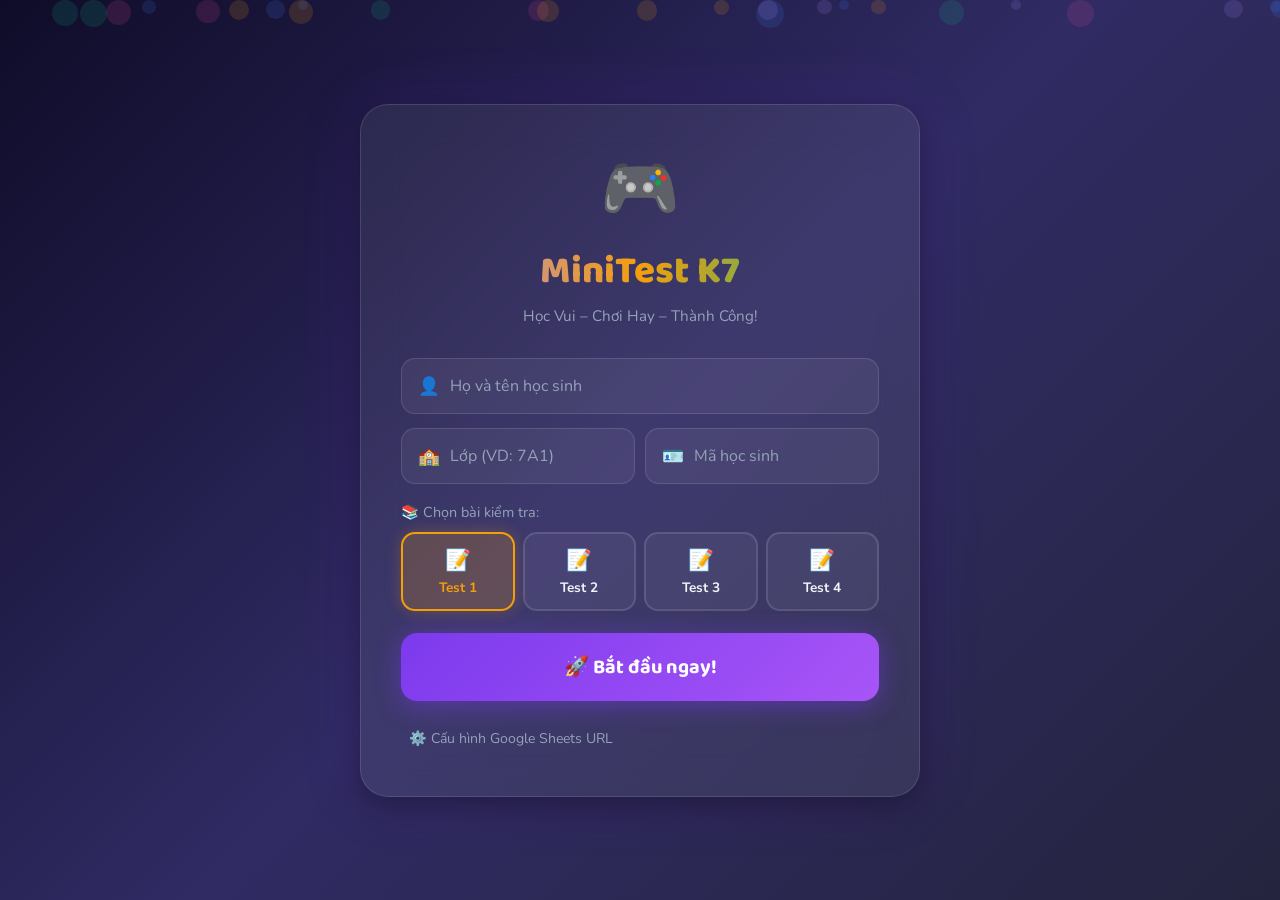
==== index.html @ f9ebc181 "Add new project minitest" ====
<!DOCTYPE html>
<html lang="vi">
<head>
<meta charset="UTF-8">
<meta name="viewport" content="width=device-width, initial-scale=1.0">
<title>🎮 MiniTest K7 – Học Vui Mỗi Ngày</title>
<link rel="preconnect" href="https://fonts.googleapis.com">
<link href="https://fonts.googleapis.com/css2?family=Nunito:wght@400;600;700;800;900&family=Baloo+2:wght@700;800&display=swap" rel="stylesheet">
<link rel="stylesheet" href="style.css">
</head>
<body>

<!-- ===== PARTICLES BG ===== -->
<div id="particles"></div>

<!-- ===== SCREEN: WELCOME ===== -->
<div id="screen-welcome" class="screen active">
  <div class="welcome-card">
    <div class="logo-wrap">
      <div class="logo-icon">🎮</div>
      <h1 class="logo-title">MiniTest K7</h1>
      <p class="logo-sub">Học Vui – Chơi Hay – Thành Công!</p>
    </div>

    <form id="form-student" class="student-form" onsubmit="return false;">
      <div class="input-group">
        <span class="input-icon">👤</span>
        <input type="text" id="inp-name" placeholder="Họ và tên học sinh" required maxlength="50">
      </div>
      <div class="input-row">
        <div class="input-group">
          <span class="input-icon">🏫</span>
          <input type="text" id="inp-class" placeholder="Lớp (VD: 7A1)" required maxlength="10">
        </div>
        <div class="input-group">
          <span class="input-icon">🪪</span>
          <input type="text" id="inp-id" placeholder="Mã học sinh" required maxlength="20">
        </div>
      </div>

      <div class="test-selector">
        <p class="selector-label">📚 Chọn bài kiểm tra:</p>
        <div class="test-grid" id="test-grid">
          <button type="button" class="test-btn active" data-test="1">
            <span class="test-emoji">📝</span>
            <span>Test 1</span>
          </button>
          <button type="button" class="test-btn" data-test="2">
            <span class="test-emoji">📝</span>
            <span>Test 2</span>
          </button>
          <button type="button" class="test-btn" data-test="3">
            <span class="test-emoji">📝</span>
            <span>Test 3</span>
          </button>
          <button type="button" class="test-btn" data-test="4">
            <span class="test-emoji">📝</span>
            <span>Test 4</span>
          </button>
        </div>
      </div>

      <button type="button" class="btn-start" id="btn-start" onclick="startGame()">
        <span class="btn-start-text">🚀 Bắt đầu ngay!</span>
        <div class="btn-shine"></div>
      </button>
    </form>

    <div id="connect-info" class="connect-info">
      <details>
        <summary>⚙️ Cấu hình Google Sheets URL</summary>
        <div class="sheet-config">
          <p>Nhập URL Google Sheets đã publish (JSON):</p>
          <div class="url-inputs" id="url-inputs">
            <div class="url-row"><label>Test 1:</label><input type="text" id="url-1" placeholder="https://docs.google.com/spreadsheets/d/.../gviz/tq?..."></div>
            <div class="url-row"><label>Test 2:</label><input type="text" id="url-2" placeholder="https://docs.google.com/spreadsheets/d/.../gviz/tq?..."></div>
            <div class="url-row"><label>Test 3:</label><input type="text" id="url-3" placeholder="https://docs.google.com/spreadsheets/d/.../gviz/tq?..."></div>
            <div class="url-row"><label>Test 4:</label><input type="text" id="url-4" placeholder="https://docs.google.com/spreadsheets/d/.../gviz/tq?..."></div>
          </div>
          <button onclick="saveUrls()" class="btn-save-url">💾 Lưu cấu hình</button>
          <div class="guide-box">
            <strong>📖 Hướng dẫn lấy URL:</strong><br>
            1. Mở Google Sheets liên kết với Form<br>
            2. File → Share → Publish to web → Chọn "Entire Document" + CSV<br>
            3. Hoặc dùng URL dạng:<br>
            <code>https://docs.google.com/spreadsheets/d/[ID]/gviz/tq?tqx=out:json</code>
          </div>
        </div>
      </details>
    </div>
  </div>
</div>

<!-- ===== SCREEN: LOADING ===== -->
<div id="screen-loading" class="screen">
  <div class="loading-wrap">
    <div class="loading-spinner"></div>
    <p class="loading-text">Đang tải câu hỏi...</p>
    <div class="loading-bar"><div class="loading-fill" id="loading-fill"></div></div>
  </div>
</div>

<!-- ===== SCREEN: QUIZ ===== -->
<div id="screen-quiz" class="screen">
  <!-- Header -->
  <div class="quiz-header">
    <div class="header-left">
      <div class="player-badge">
        <span class="player-avatar" id="q-avatar">🧑</span>
        <div>
          <div class="player-name" id="q-name">Học sinh</div>
          <div class="player-class" id="q-class">Lớp</div>
        </div>
      </div>
    </div>
    <div class="header-center">
      <div class="progress-wrap">
        <div class="progress-bar"><div class="progress-fill" id="progress-fill"></div></div>
        <div class="progress-text" id="progress-text">1 / 10</div>
      </div>
    </div>
    <div class="header-right">
      <div class="score-display">
        <span class="score-label">⭐ Điểm</span>
        <span class="score-value" id="score-display">0</span>
      </div>
      <div class="timer-display" id="timer-display">
        <span class="timer-icon">⏱</span>
        <span id="timer-val">30</span>
      </div>
    </div>
  </div>

  <!-- Question Area -->
  <div class="quiz-body" id="quiz-body">
    <div class="question-number" id="question-number">Câu 1</div>
    <div class="question-type-badge" id="question-type-badge">Trắc nghiệm</div>
    <div class="question-text" id="question-text">Câu hỏi sẽ hiển thị ở đây...</div>
    <div class="question-image-wrap" id="question-image-wrap" style="display:none">
      <img id="question-image" src="" alt="Hình câu hỏi">
    </div>
    <div class="answers-wrap" id="answers-wrap"></div>
    <div class="feedback-overlay" id="feedback-overlay"></div>
  </div>

  <!-- Footer -->
  <div class="quiz-footer">
    <div class="streak-display" id="streak-display" style="display:none">
      🔥 Chuỗi đúng: <span id="streak-val">0</span>
    </div>
    <button class="btn-next" id="btn-next" onclick="nextQuestion()" style="display:none">
      Câu tiếp ➡️
    </button>
  </div>
</div>

<!-- ===== SCREEN: RESULT ===== -->
<div id="screen-result" class="screen">
  <div class="result-card">
    <div class="result-trophy" id="result-trophy">🏆</div>
    <h2 class="result-title" id="result-title">Xuất sắc!</h2>
    <div class="result-score-big" id="result-score-big">0</div>
    <p class="result-score-label">điểm</p>

    <div class="result-stats">
      <div class="stat-item correct">
        <span class="stat-icon">✅</span>
        <span class="stat-val" id="stat-correct">0</span>
        <span class="stat-label">Đúng</span>
      </div>
      <div class="stat-item wrong">
        <span class="stat-icon">❌</span>
        <span class="stat-val" id="stat-wrong">0</span>
        <span class="stat-label">Sai</span>
      </div>
      <div class="stat-item time">
        <span class="stat-icon">⏱</span>
        <span class="stat-val" id="stat-time">0s</span>
        <span class="stat-label">Thời gian</span>
      </div>
      <div class="stat-item accuracy">
        <span class="stat-icon">🎯</span>
        <span class="stat-val" id="stat-accuracy">0%</span>
        <span class="stat-label">Chính xác</span>
      </div>
    </div>

    <div class="badges-row" id="badges-row"></div>

    <!-- Review Table -->
    <div class="review-section">
      <h3>📋 Chi tiết từng câu</h3>
      <div class="review-table-wrap">
        <table class="review-table" id="review-table">
          <thead>
            <tr><th>#</th><th>Câu hỏi</th><th>Đáp án của bạn</th><th>Đáp án đúng</th><th>Kết quả</th></tr>
          </thead>
          <tbody id="review-tbody"></tbody>
        </table>
      </div>
    </div>

    <!-- Leaderboard -->
    <div class="leaderboard-section">
      <h3>🏅 Bảng xếp hạng</h3>
      <div id="leaderboard-list"></div>
    </div>

    <div class="result-actions">
      <button class="btn-export" onclick="exportExcel()">📊 Xuất Excel</button>
      <button class="btn-retry" onclick="retryTest()">🔄 Làm lại</button>
      <button class="btn-home" onclick="goHome()">🏠 Trang chủ</button>
    </div>
  </div>
</div>

<!-- Audio -->
<audio id="snd-correct" preload="auto">
  <source src="[data-uri]..." type="audio/wav">
</audio>

<script src="https://cdnjs.cloudflare.com/ajax/libs/xlsx/0.18.5/xlsx.full.min.js"></script>
<script src="script.js"></script>
</body>
</html>
---- style.css ----
/* ============================
   MiniTest K7 – style.css
   Kahoot/Quizizz-inspired design
   ============================ */

:root {
  --bg: #0f0c29;
  --bg2: #1a1550;
  --primary: #7c3aed;
  --primary-light: #a78bfa;
  --accent: #f59e0b;
  --accent2: #10b981;
  --danger: #ef4444;
  --text: #f1f5f9;
  --text-muted: #94a3b8;
  --card-bg: rgba(255,255,255,0.07);
  --card-border: rgba(255,255,255,0.12);
  --radius: 20px;
  --shadow: 0 8px 32px rgba(0,0,0,0.4);

  --opt-a: #e74c3c;
  --opt-b: #3498db;
  --opt-c: #2ecc71;
  --opt-d: #f39c12;
  --opt-e: #9b59b6;
  --opt-f: #1abc9c;
}

* { margin:0; padding:0; box-sizing:border-box; }

html, body {
  width:100%; height:100%;
  font-family: 'Nunito', sans-serif;
  background: linear-gradient(135deg, #0f0c29, #302b63, #24243e);
  color: var(--text);
  overflow-x: hidden;
  min-height: 100vh;
}

/* ===== PARTICLES ===== */
#particles {
  position: fixed; inset:0; pointer-events:none; z-index:0;
  overflow:hidden;
}
.particle {
  position:absolute;
  border-radius:50%;
  opacity:0.15;
  animation: float linear infinite;
}
@keyframes float {
  from { transform: translateY(100vh) rotate(0deg); opacity:0; }
  10% { opacity:0.15; }
  90% { opacity:0.1; }
  to { transform: translateY(-20px) rotate(360deg); opacity:0; }
}

/* ===== SCREENS ===== */
.screen {
  position: fixed; inset:0;
  display: none; align-items:center; justify-content:center;
  z-index:10; overflow-y:auto; padding:20px;
}
.screen.active { display:flex; }

/* ===== WELCOME ===== */
.welcome-card {
  background: var(--card-bg);
  backdrop-filter: blur(20px);
  border: 1px solid var(--card-border);
  border-radius: 28px;
  padding: 40px;
  max-width: 560px;
  width: 100%;
  box-shadow: var(--shadow), 0 0 60px rgba(124,58,237,0.2);
  animation: slideUp 0.5s cubic-bezier(0.34,1.56,0.64,1);
}
@keyframes slideUp {
  from { transform:translateY(40px); opacity:0; }
  to { transform:translateY(0); opacity:1; }
}

.logo-wrap { text-align:center; margin-bottom:32px; }
.logo-icon {
  font-size: 64px;
  display:block;
  animation: bounce 1.5s ease infinite;
}
@keyframes bounce {
  0%,100%{transform:translateY(0) scale(1);}
  50%{transform:translateY(-10px) scale(1.05);}
}
.logo-title {
  font-family:'Baloo 2',cursive;
  font-size:2.4rem; font-weight:800;
  background: linear-gradient(90deg,#a78bfa,#f59e0b,#10b981);
  -webkit-background-clip:text; -webkit-text-fill-color:transparent;
  background-clip:text;
  margin-top:8px;
}
.logo-sub { color:var(--text-muted); margin-top:4px; font-size:0.95rem; }

.student-form { display:flex; flex-direction:column; gap:14px; }

.input-group {
  display:flex; align-items:center;
  background: rgba(255,255,255,0.06);
  border: 1.5px solid var(--card-border);
  border-radius: 14px;
  padding: 4px 16px;
  transition: all 0.2s;
  flex:1;
}
.input-group:focus-within {
  border-color: var(--primary-light);
  background: rgba(124,58,237,0.1);
  box-shadow: 0 0 0 3px rgba(167,139,250,0.15);
}
.input-icon { font-size:1.1rem; margin-right:10px; flex-shrink:0; }
.input-group input {
  background:none; border:none; outline:none;
  color:var(--text); font-family:'Nunito',sans-serif;
  font-size:1rem; font-weight:600;
  width:100%; padding:12px 0;
}
.input-group input::placeholder { color:var(--text-muted); font-weight:400; }
.input-row { display:flex; gap:10px; }

/* Test selector */
.test-selector { margin:4px 0; }
.selector-label { color:var(--text-muted); font-size:0.9rem; margin-bottom:10px; }
.test-grid { display:grid; grid-template-columns:repeat(4,1fr); gap:8px; }
.test-btn {
  background: rgba(255,255,255,0.05);
  border: 2px solid var(--card-border);
  border-radius: 14px;
  color:var(--text); font-family:'Nunito',sans-serif;
  font-size:0.85rem; font-weight:700;
  padding:12px 6px; cursor:pointer;
  display:flex; flex-direction:column; align-items:center; gap:4px;
  transition:all 0.2s;
}
.test-btn:hover { border-color:var(--primary-light); background:rgba(124,58,237,0.15); transform:translateY(-2px); }
.test-btn.active { border-color:var(--accent); background:rgba(245,158,11,0.2); color:var(--accent); box-shadow:0 0 16px rgba(245,158,11,0.25); }
.test-emoji { font-size:1.3rem; }

/* Start button */
.btn-start {
  position:relative; overflow:hidden;
  background: linear-gradient(135deg,#7c3aed,#a855f7);
  border:none; border-radius:16px;
  color:#fff; font-family:'Baloo 2',cursive;
  font-size:1.25rem; font-weight:700;
  padding:18px; cursor:pointer;
  box-shadow: 0 4px 24px rgba(124,58,237,0.5);
  transition:all 0.2s; margin-top:4px;
}
.btn-start:hover { transform:translateY(-2px); box-shadow:0 8px 32px rgba(124,58,237,0.6); }
.btn-start:active { transform:translateY(0); }
.btn-shine {
  position:absolute; top:0; left:-100%;
  width:60%; height:100%;
  background: linear-gradient(90deg,transparent,rgba(255,255,255,0.2),transparent);
  animation: shine 3s infinite;
}
@keyframes shine { 0%{left:-100%} 50%,100%{left:150%} }

/* Connect info */
.connect-info { margin-top:20px; }
.connect-info details summary {
  cursor:pointer; color:var(--text-muted);
  font-size:0.88rem; padding:8px;
  list-style:none; display:flex; align-items:center; gap:6px;
}
.sheet-config { padding:16px; background:rgba(0,0,0,0.3); border-radius:12px; margin-top:8px; }
.sheet-config p { margin-bottom:8px; font-size:0.85rem; }
.url-inputs { display:flex; flex-direction:column; gap:8px; margin-bottom:12px; }
.url-row { display:flex; align-items:center; gap:8px; }
.url-row label { min-width:50px; font-size:0.82rem; color:var(--text-muted); }
.url-row input {
  flex:1; background:rgba(255,255,255,0.08); border:1px solid var(--card-border);
  border-radius:8px; padding:6px 10px; color:var(--text);
  font-size:0.78rem; font-family:'Nunito',sans-serif;
}
.btn-save-url {
  background:var(--accent2); border:none; border-radius:8px;
  color:#fff; font-family:'Nunito',sans-serif; font-weight:700;
  padding:8px 16px; cursor:pointer; font-size:0.85rem;
}
.guide-box {
  margin-top:10px; padding:10px;
  background:rgba(124,58,237,0.15); border-radius:10px;
  font-size:0.78rem; line-height:1.8; color:var(--text-muted);
}
.guide-box code {
  display:block; margin-top:4px; padding:6px;
  background:rgba(0,0,0,0.4); border-radius:6px;
  font-size:0.72rem; word-break:break-all; color:#a78bfa;
}

/* ===== LOADING ===== */
#screen-loading { background:rgba(15,12,41,0.95); }
.loading-wrap { text-align:center; }
.loading-spinner {
  width:72px; height:72px;
  border:5px solid rgba(255,255,255,0.1);
  border-top-color:#a78bfa;
  border-radius:50%;
  animation:spin 0.8s linear infinite;
  margin:0 auto 20px;
}
@keyframes spin { to{transform:rotate(360deg)} }
.loading-text { font-size:1.2rem; color:var(--text-muted); margin-bottom:16px; }
.loading-bar {
  width:260px; height:8px;
  background:rgba(255,255,255,0.1); border-radius:99px;
  margin:0 auto; overflow:hidden;
}
.loading-fill {
  height:100%; width:0%;
  background:linear-gradient(90deg,#7c3aed,#a78bfa);
  border-radius:99px; transition:width 0.3s;
  animation:loadpulse 1.5s ease infinite;
}
@keyframes loadpulse { 0%,100%{opacity:1} 50%{opacity:0.6} }

/* ===== QUIZ SCREEN ===== */
#screen-quiz {
  display:none; flex-direction:column;
  align-items:stretch; justify-content:flex-start;
  padding:0; overflow:hidden;
}
#screen-quiz.active { display:flex; }

/* Header */
.quiz-header {
  display:flex; align-items:center; justify-content:space-between;
  padding:14px 20px;
  background:rgba(0,0,0,0.3);
  backdrop-filter:blur(12px);
  border-bottom:1px solid var(--card-border);
  flex-shrink:0; gap:12px; flex-wrap:wrap;
}
.header-left,.header-right { flex:1; }
.header-center { flex:2; }
.player-badge { display:flex; align-items:center; gap:10px; }
.player-avatar { font-size:1.8rem; }
.player-name { font-weight:800; font-size:0.95rem; }
.player-class { color:var(--text-muted); font-size:0.78rem; }
.header-right { display:flex; align-items:center; gap:14px; justify-content:flex-end; }

.progress-wrap { display:flex; flex-direction:column; gap:4px; align-items:center; }
.progress-bar {
  width:100%; max-width:280px; height:10px;
  background:rgba(255,255,255,0.1); border-radius:99px; overflow:hidden;
}
.progress-fill {
  height:100%; width:0%;
  background:linear-gradient(90deg,#7c3aed,#f59e0b);
  border-radius:99px;
  transition:width 0.6s cubic-bezier(0.34,1.56,0.64,1);
}
.progress-text { font-size:0.8rem; color:var(--text-muted); font-weight:700; }

.score-display { display:flex; flex-direction:column; align-items:center; }
.score-label { font-size:0.7rem; color:var(--text-muted); }
.score-value {
  font-family:'Baloo 2',cursive; font-size:1.5rem; font-weight:800;
  color:var(--accent);
  transition:transform 0.2s;
}
.score-value.pop { animation:scorePop 0.3s cubic-bezier(0.34,1.56,0.64,1); }
@keyframes scorePop { 0%{transform:scale(1)} 50%{transform:scale(1.4)} 100%{transform:scale(1)} }

.timer-display {
  display:flex; align-items:center; gap:4px;
  background:rgba(239,68,68,0.15); border:1.5px solid rgba(239,68,68,0.3);
  border-radius:12px; padding:6px 12px;
  font-weight:800; font-size:1.1rem;
  transition:all 0.3s;
}
.timer-display.urgent {
  background:rgba(239,68,68,0.3);
  border-color:#ef4444;
  animation:urgentPulse 0.5s ease infinite;
  color:#ef4444;
}
@keyframes urgentPulse { 0%,100%{transform:scale(1)} 50%{transform:scale(1.05)} }
.timer-icon { font-size:1rem; }

/* Quiz Body */
.quiz-body {
  flex:1; display:flex; flex-direction:column;
  align-items:center;
  padding:24px 20px;
  overflow-y:auto;
  position:relative;
  max-width:800px; width:100%; margin:0 auto;
}

.question-number {
  font-family:'Baloo 2',cursive; font-size:0.9rem;
  color:var(--text-muted); margin-bottom:4px;
  align-self:flex-start;
}
.question-type-badge {
  display:inline-block;
  background:rgba(124,58,237,0.3);
  border:1px solid var(--primary-light);
  border-radius:99px; padding:3px 14px;
  font-size:0.78rem; font-weight:700; color:var(--primary-light);
  margin-bottom:14px; align-self:flex-start;
}
.question-text {
  font-size:clamp(1.05rem,2.5vw,1.35rem);
  font-weight:700; line-height:1.5;
  text-align:center; margin-bottom:20px;
  animation:fadeSlide 0.4s ease;
}
@keyframes fadeSlide { from{opacity:0;transform:translateY(-10px)} to{opacity:1;transform:translateY(0)} }

.question-image-wrap {
  margin-bottom:16px;
  border-radius:16px; overflow:hidden;
  box-shadow:var(--shadow);
  max-width:400px;
}
.question-image-wrap img { width:100%; display:block; }

/* ===== ANSWER OPTIONS ===== */
.answers-wrap {
  display:grid; gap:12px;
  width:100%; max-width:640px;
  animation:fadeIn 0.4s ease;
}
@keyframes fadeIn { from{opacity:0} to{opacity:1} }
.answers-wrap.grid-2 { grid-template-columns:1fr 1fr; }
.answers-wrap.grid-1 { grid-template-columns:1fr; }

.answer-btn {
  display:flex; align-items:center; gap:14px;
  border:2.5px solid transparent;
  border-radius:16px; padding:14px 18px;
  cursor:pointer; font-family:'Nunito',sans-serif;
  font-size:1rem; font-weight:700; color:#fff;
  text-align:left;
  transition:all 0.18s cubic-bezier(0.34,1.56,0.64,1);
  position:relative; overflow:hidden;
  box-shadow:0 4px 16px rgba(0,0,0,0.25);
}
.answer-btn:hover:not(:disabled) { transform:translateY(-3px) scale(1.02); filter:brightness(1.1); }
.answer-btn:active:not(:disabled) { transform:scale(0.98); }
.answer-btn:disabled { cursor:default; }
.answer-btn .opt-letter {
  width:36px; height:36px; border-radius:10px;
  background:rgba(0,0,0,0.25);
  display:flex; align-items:center; justify-content:center;
  font-size:1rem; font-weight:900; flex-shrink:0;
}
.answer-btn .opt-text { flex:1; line-height:1.4; }

.answer-btn[data-idx="0"] { background:linear-gradient(135deg,#c0392b,#e74c3c); }
.answer-btn[data-idx="1"] { background:linear-gradient(135deg,#1a6fa0,#3498db); }
.answer-btn[data-idx="2"] { background:linear-gradient(135deg,#1e8449,#2ecc71); }
.answer-btn[data-idx="3"] { background:linear-gradient(135deg,#b7770d,#f39c12); }
.answer-btn[data-idx="4"] { background:linear-gradient(135deg,#7b2d8b,#9b59b6); }
.answer-btn[data-idx="5"] { background:linear-gradient(135deg,#117a65,#1abc9c); }

.answer-btn.correct {
  border-color:#2ecc71 !important;
  box-shadow:0 0 24px rgba(46,204,113,0.6) !important;
  animation:correctPulse 0.4s ease;
}
.answer-btn.wrong {
  border-color:#e74c3c !important;
  box-shadow:0 0 24px rgba(231,76,60,0.4) !important;
  animation:shake 0.4s ease;
  opacity:0.7;
}
@keyframes correctPulse {
  0%{transform:scale(1)} 30%{transform:scale(1.06)} 100%{transform:scale(1)}
}
@keyframes shake {
  0%,100%{transform:translateX(0)} 25%{transform:translateX(-6px)} 75%{transform:translateX(6px)}
}

/* ===== FILL BLANK ===== */
.fill-wrap { width:100%; max-width:480px; display:flex; flex-direction:column; gap:12px; }
.fill-input {
  width:100%; padding:14px 18px;
  background:rgba(255,255,255,0.08);
  border:2px solid var(--card-border);
  border-radius:14px; color:var(--text);
  font-family:'Nunito',sans-serif; font-size:1.05rem; font-weight:600;
  transition:all 0.2s; text-align:center;
}
.fill-input:focus { outline:none; border-color:var(--primary-light); background:rgba(124,58,237,0.1); }
.btn-submit-fill {
  background:linear-gradient(135deg,#7c3aed,#a855f7);
  border:none; border-radius:14px;
  color:#fff; font-family:'Baloo 2',cursive;
  font-size:1.1rem; font-weight:700;
  padding:14px; cursor:pointer;
  box-shadow:0 4px 16px rgba(124,58,237,0.4);
  transition:all 0.2s;
}
.btn-submit-fill:hover { transform:translateY(-2px); }

/* ===== DRAG & DROP ===== */
.dragdrop-wrap { width:100%; max-width:560px; display:flex; flex-direction:column; gap:20px; }
.drag-items-row {
  display:flex; flex-wrap:wrap; gap:10px; justify-content:center;
  padding:16px; background:rgba(255,255,255,0.04);
  border:2px dashed var(--card-border); border-radius:16px;
  min-height:60px;
}
.drag-item {
  padding:10px 18px; border-radius:12px;
  background:linear-gradient(135deg,#7c3aed,#a855f7);
  color:#fff; font-weight:700; cursor:grab;
  user-select:none; transition:all 0.2s;
  box-shadow:0 3px 12px rgba(0,0,0,0.3);
}
.drag-item:active { cursor:grabbing; transform:scale(1.05); opacity:0.8; }
.drag-item.dragging { opacity:0.4; }
.drop-zones { display:flex; flex-direction:column; gap:8px; }
.drop-row {
  display:flex; align-items:center; gap:12px;
}
.drop-label { min-width:120px; font-weight:700; font-size:0.95rem; }
.drop-zone {
  flex:1; min-height:48px; border-radius:12px;
  border:2px dashed rgba(255,255,255,0.2);
  background:rgba(255,255,255,0.04);
  display:flex; align-items:center; justify-content:center;
  font-size:0.85rem; color:var(--text-muted);
  transition:all 0.2s; padding:4px;
}
.drop-zone.drag-over { border-color:var(--accent); background:rgba(245,158,11,0.1); }
.drop-zone .drag-item { margin:0; }

/* ===== MATCHING ===== */
.matching-wrap { width:100%; max-width:600px; }
.matching-grid { display:grid; grid-template-columns:1fr 1fr; gap:12px; }
.match-col { display:flex; flex-direction:column; gap:8px; }
.match-item {
  padding:12px 16px; border-radius:14px;
  border:2px solid transparent;
  background:rgba(255,255,255,0.07);
  cursor:pointer; font-weight:700; font-size:0.9rem;
  text-align:center; transition:all 0.2s;
}
.match-item:hover { border-color:var(--primary-light); background:rgba(124,58,237,0.15); }
.match-item.selected { border-color:var(--accent); background:rgba(245,158,11,0.2); }
.match-item.matched { border-color:var(--accent2); background:rgba(16,185,129,0.2); cursor:default; }
.match-lines { position:absolute; inset:0; pointer-events:none; }

/* ===== FEEDBACK OVERLAY ===== */
.feedback-overlay {
  position:absolute; inset:0; border-radius:20px;
  display:flex; align-items:center; justify-content:center;
  font-size:5rem; pointer-events:none;
  opacity:0; transition:opacity 0.2s;
  z-index:10;
}
.feedback-overlay.show { animation:feedbackAnim 0.7s ease forwards; }
@keyframes feedbackAnim {
  0%{opacity:0;transform:scale(0.5)}
  30%{opacity:1;transform:scale(1.3)}
  70%{opacity:1;transform:scale(1.1)}
  100%{opacity:0;transform:scale(1)}
}

/* ===== QUIZ FOOTER ===== */
.quiz-footer {
  padding:14px 20px; display:flex;
  align-items:center; justify-content:space-between;
  border-top:1px solid var(--card-border);
  background:rgba(0,0,0,0.2); flex-shrink:0;
}
.streak-display {
  font-weight:800; color:var(--accent);
  animation:fadeIn 0.3s ease;
}
.btn-next {
  background:linear-gradient(135deg,#7c3aed,#a855f7);
  border:none; border-radius:14px;
  color:#fff; font-family:'Baloo 2',cursive;
  font-size:1.05rem; font-weight:700;
  padding:12px 28px; cursor:pointer;
  box-shadow:0 4px 20px rgba(124,58,237,0.4);
  transition:all 0.2s;
  animation:slideUp 0.3s ease;
}
.btn-next:hover { transform:translateY(-2px); box-shadow:0 8px 28px rgba(124,58,237,0.5); }

/* ===== RESULT ===== */
#screen-result { overflow-y:auto; align-items:flex-start; padding:20px; }
.result-card {
  background:var(--card-bg);
  backdrop-filter:blur(20px);
  border:1px solid var(--card-border);
  border-radius:28px; padding:36px;
  max-width:700px; width:100%;
  margin:auto; box-shadow:var(--shadow);
  animation:slideUp 0.5s cubic-bezier(0.34,1.56,0.64,1);
}
.result-trophy {
  text-align:center; font-size:80px;
  animation:trophyBounce 0.6s cubic-bezier(0.34,1.56,0.64,1);
}
@keyframes trophyBounce {
  from{transform:scale(0) rotate(-20deg)} to{transform:scale(1) rotate(0)}
}
.result-title {
  text-align:center; font-family:'Baloo 2',cursive;
  font-size:2rem; margin:12px 0 4px;
  background:linear-gradient(90deg,#a78bfa,#f59e0b);
  -webkit-background-clip:text; -webkit-text-fill-color:transparent;
  background-clip:text;
}
.result-score-big {
  text-align:center; font-family:'Baloo 2',cursive;
  font-size:5rem; font-weight:900; line-height:1;
  color:var(--accent);
  text-shadow:0 0 32px rgba(245,158,11,0.5);
}
.result-score-label { text-align:center; color:var(--text-muted); margin-bottom:24px; }

.result-stats {
  display:grid; grid-template-columns:repeat(4,1fr);
  gap:12px; margin-bottom:24px;
}
.stat-item {
  display:flex; flex-direction:column; align-items:center; gap:4px;
  padding:16px 8px; border-radius:16px;
  background:rgba(255,255,255,0.05);
  border:1.5px solid var(--card-border);
}
.stat-icon { font-size:1.5rem; }
.stat-val { font-family:'Baloo 2',cursive; font-size:1.4rem; font-weight:800; }
.stat-label { font-size:0.75rem; color:var(--text-muted); }
.stat-item.correct .stat-val { color:#2ecc71; }
.stat-item.wrong .stat-val { color:#e74c3c; }
.stat-item.time .stat-val { color:#3498db; }
.stat-item.accuracy .stat-val { color:var(--accent); }

.badges-row { display:flex; flex-wrap:wrap; gap:10px; margin-bottom:24px; justify-content:center; }
.badge-item {
  padding:8px 18px; border-radius:99px;
  background:rgba(245,158,11,0.2);
  border:1.5px solid rgba(245,158,11,0.4);
  color:var(--accent); font-weight:800; font-size:0.88rem;
  animation:badgePop 0.4s cubic-bezier(0.34,1.56,0.64,1);
}
@keyframes badgePop { from{transform:scale(0)} to{transform:scale(1)} }

/* Review table */
.review-section, .leaderboard-section { margin-bottom:24px; }
.review-section h3, .leaderboard-section h3 {
  font-family:'Baloo 2',cursive; font-size:1.15rem; margin-bottom:12px;
  color:var(--primary-light);
}
.review-table-wrap { overflow-x:auto; border-radius:14px; border:1px solid var(--card-border); }
.review-table { width:100%; border-collapse:collapse; font-size:0.85rem; }
.review-table th {
  padding:12px; background:rgba(124,58,237,0.2);
  text-align:left; font-weight:800; color:var(--primary-light);
}
.review-table td { padding:10px 12px; border-top:1px solid var(--card-border); }
.review-table tr.row-correct td { background:rgba(46,204,113,0.06); }
.review-table tr.row-wrong td { background:rgba(231,76,60,0.06); }
.result-icon { font-size:1.1rem; }

/* Leaderboard */
#leaderboard-list { display:flex; flex-direction:column; gap:8px; }
.lb-row {
  display:flex; align-items:center; gap:12px;
  padding:12px 16px; border-radius:14px;
  background:rgba(255,255,255,0.04);
  border:1px solid var(--card-border);
  transition:all 0.2s;
}
.lb-row.lb-top { background:rgba(245,158,11,0.1); border-color:rgba(245,158,11,0.3); }
.lb-rank { font-family:'Baloo 2',cursive; font-size:1.1rem; font-weight:800; min-width:32px; }
.lb-name { flex:1; font-weight:700; }
.lb-class { color:var(--text-muted); font-size:0.82rem; }
.lb-score { font-family:'Baloo 2',cursive; font-size:1.2rem; font-weight:800; color:var(--accent); }

/* Action buttons */
.result-actions { display:flex; gap:12px; flex-wrap:wrap; margin-top:8px; }
.result-actions button {
  flex:1; min-width:120px; padding:14px;
  border:none; border-radius:16px;
  font-family:'Baloo 2',cursive; font-size:1rem; font-weight:700;
  cursor:pointer; transition:all 0.2s;
}
.btn-export { background:linear-gradient(135deg,#1e8449,#2ecc71); color:#fff; }
.btn-retry { background:linear-gradient(135deg,#b7770d,#f39c12); color:#fff; }
.btn-home { background:rgba(255,255,255,0.1); color:var(--text); border:1.5px solid var(--card-border)!important; }
.result-actions button:hover { transform:translateY(-2px); filter:brightness(1.1); }

/* ===== TOAST ===== */
.toast {
  position:fixed; top:20px; left:50%; transform:translateX(-50%);
  background:rgba(30,20,60,0.95); border:1px solid var(--primary-light);
  border-radius:14px; padding:12px 24px;
  font-weight:700; font-size:0.95rem;
  box-shadow:var(--shadow); z-index:999;
  animation:toastIn 0.3s cubic-bezier(0.34,1.56,0.64,1);
}
@keyframes toastIn { from{transform:translateX(-50%) translateY(-20px);opacity:0} to{transform:translateX(-50%) translateY(0);opacity:1} }

/* ===== CONFETTI ===== */
.confetti-piece {
  position:fixed; width:10px; height:12px;
  pointer-events:none; z-index:9999;
  animation:confettiFall 2s ease-in forwards;
}
@keyframes confettiFall {
  from{transform:translateY(-20px) rotate(0deg);opacity:1}
  to{transform:translateY(100vh) rotate(720deg);opacity:0}
}

/* ===== RESPONSIVE ===== */
@media(max-width:640px) {
  .welcome-card { padding:24px 18px; }
  .quiz-header { padding:10px 12px; }
  .quiz-body { padding:16px 12px; }
  .result-stats { grid-template-columns:repeat(2,1fr); }
  .result-card { padding:24px 16px; }
  .answers-wrap.grid-2 { grid-template-columns:1fr; }
  .header-left .player-badge { display:none; }
}
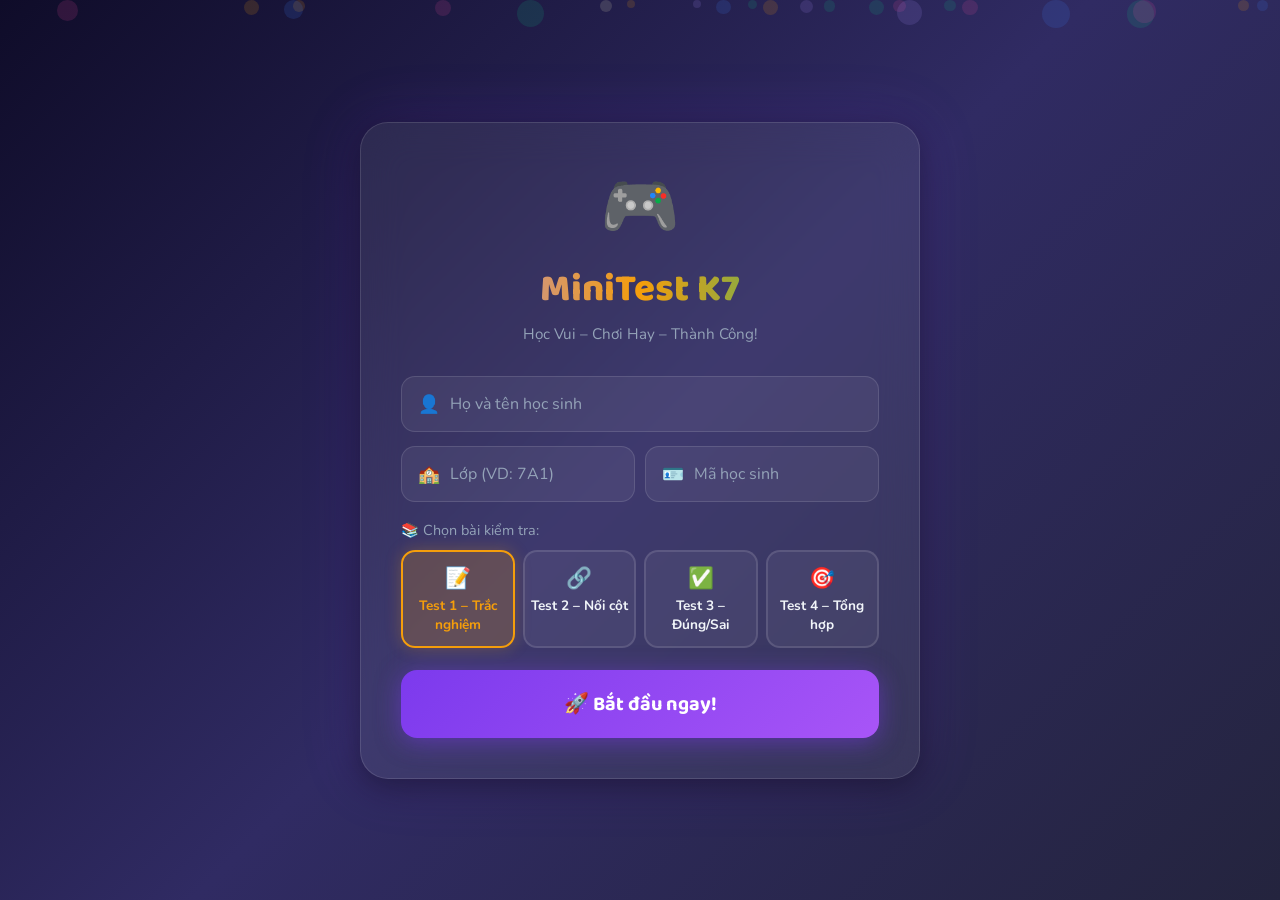
==== commit f5b7f0b9: "Add fix data" ====
--- a/index.html
+++ b/index.html
@@ -43,19 +43,19 @@
         <div class="test-grid" id="test-grid">
           <button type="button" class="test-btn active" data-test="1">
             <span class="test-emoji">📝</span>
-            <span>Test 1</span>
+            <span>Test 1 – Trắc nghiệm</span>
           </button>
           <button type="button" class="test-btn" data-test="2">
-            <span class="test-emoji">📝</span>
-            <span>Test 2</span>
+            <span class="test-emoji">🔗</span>
+            <span>Test 2 – Nối cột</span>
           </button>
           <button type="button" class="test-btn" data-test="3">
-            <span class="test-emoji">📝</span>
-            <span>Test 3</span>
+            <span class="test-emoji">✅</span>
+            <span>Test 3 – Đúng/Sai</span>
           </button>
           <button type="button" class="test-btn" data-test="4">
-            <span class="test-emoji">📝</span>
-            <span>Test 4</span>
+            <span class="test-emoji">🎯</span>
+            <span>Test 4 – Tổng hợp</span>
           </button>
         </div>
       </div>
@@ -65,29 +65,6 @@
         <div class="btn-shine"></div>
       </button>
     </form>
-
-    <div id="connect-info" class="connect-info">
-      <details>
-        <summary>⚙️ Cấu hình Google Sheets URL</summary>
-        <div class="sheet-config">
-          <p>Nhập URL Google Sheets đã publish (JSON):</p>
-          <div class="url-inputs" id="url-inputs">
-            <div class="url-row"><label>Test 1:</label><input type="text" id="url-1" placeholder="https://docs.google.com/spreadsheets/d/.../gviz/tq?..."></div>
-            <div class="url-row"><label>Test 2:</label><input type="text" id="url-2" placeholder="https://docs.google.com/spreadsheets/d/.../gviz/tq?..."></div>
-            <div class="url-row"><label>Test 3:</label><input type="text" id="url-3" placeholder="https://docs.google.com/spreadsheets/d/.../gviz/tq?..."></div>
-            <div class="url-row"><label>Test 4:</label><input type="text" id="url-4" placeholder="https://docs.google.com/spreadsheets/d/.../gviz/tq?..."></div>
-          </div>
-          <button onclick="saveUrls()" class="btn-save-url">💾 Lưu cấu hình</button>
-          <div class="guide-box">
-            <strong>📖 Hướng dẫn lấy URL:</strong><br>
-            1. Mở Google Sheets liên kết với Form<br>
-            2. File → Share → Publish to web → Chọn "Entire Document" + CSV<br>
-            3. Hoặc dùng URL dạng:<br>
-            <code>https://docs.google.com/spreadsheets/d/[ID]/gviz/tq?tqx=out:json</code>
-          </div>
-        </div>
-      </details>
-    </div>
   </div>
 </div>
 
@@ -102,7 +79,6 @@
 
 <!-- ===== SCREEN: QUIZ ===== -->
 <div id="screen-quiz" class="screen">
-  <!-- Header -->
   <div class="quiz-header">
     <div class="header-left">
       <div class="player-badge">
@@ -131,7 +107,6 @@
     </div>
   </div>
 
-  <!-- Question Area -->
   <div class="quiz-body" id="quiz-body">
     <div class="question-number" id="question-number">Câu 1</div>
     <div class="question-type-badge" id="question-type-badge">Trắc nghiệm</div>
@@ -143,7 +118,6 @@
     <div class="feedback-overlay" id="feedback-overlay"></div>
   </div>
 
-  <!-- Footer -->
   <div class="quiz-footer">
     <div class="streak-display" id="streak-display" style="display:none">
       🔥 Chuỗi đúng: <span id="streak-val">0</span>
@@ -187,7 +161,6 @@
 
     <div class="badges-row" id="badges-row"></div>
 
-    <!-- Review Table -->
     <div class="review-section">
       <h3>📋 Chi tiết từng câu</h3>
       <div class="review-table-wrap">
@@ -200,7 +173,6 @@
       </div>
     </div>
 
-    <!-- Leaderboard -->
     <div class="leaderboard-section">
       <h3>🏅 Bảng xếp hạng</h3>
       <div id="leaderboard-list"></div>
@@ -214,12 +186,1143 @@
   </div>
 </div>
 
-<!-- Audio -->
-<audio id="snd-correct" preload="auto">
-  <source src="[data-uri]..." type="audio/wav">
-</audio>
-
 <script src="https://cdnjs.cloudflare.com/ajax/libs/xlsx/0.18.5/xlsx.full.min.js"></script>
-<script src="script.js"></script>
+<script>
+// ══════════════════════════════════════════════════════════════
+//  DATA K7 – 50 CÂU HỎI (nhúng thẳng, không cần Google Sheets)
+//  Cấu trúc: { id, type, question, options:[], answer, image }
+//
+//  type: 'mcq'       → Trắc nghiệm 1 hoặc nhiều đáp án
+//        'truefalse' → Đúng/Sai (dropdown per-statement)
+//        'matching'  → Nối cột  (answer = JSON {left:right})
+//        'dragdrop'  → Kéo thả / phân loại
+//        'fill'      → Điền từ
+// ══════════════════════════════════════════════════════════════
+
+const ALL_QUESTIONS = {
+
+  // ── TEST 1: TRẮC NGHIỆM (MCQ 1 đáp án + nhiều đáp án) ──────
+  1: [
+    {
+      id:1, type:'mcq',
+      question:'Loại máy in nào phun mực lên giấy khi in?',
+      options:['Laser','Inkjet','3D','Thermal'],
+      answer:'Inkjet', image:null
+    },
+    {
+      id:2, type:'mcq',
+      question:'Phần cứng nào trong máy xử lý hiệu suất của video và đồ họa?',
+      options:['VRAM','VPU','CPU','GPU'],
+      answer:'GPU', image:null
+    },
+    {
+      id:3, type:'mcq',
+      question:'Billy gõ "cía" và khi gõ phím cách, từ đó đổi thành "cái". Tính năng nào tạo nên sự thay đổi này?',
+      options:['Xác thực dữ liệu (Data validation)','Tự sửa (AutoCorrect)','Tự định dạng (AutoFormat)','Trình soát chính tả (Spelling checker)'],
+      answer:'Tự sửa (AutoCorrect)', image:null
+    },
+    {
+      id:4, type:'mcq',
+      question:'Bạn đang sử dụng laptop ngoài trời đầy nắng và cần giảm mỏi mắt. Bạn nên điều chỉnh cài đặt màn hình nào?',
+      options:['Độ sắc nét (Sharpness)','Co giãn (Scale)','Độ sáng (Brightness)','Độ tương phản (Contrast)'],
+      answer:'Độ sáng (Brightness)', image:null
+    },
+    {
+      id:5, type:'mcq',
+      question:'Biểu tượng hình mặt trời trên bảng điều khiển thường đại diện cho cài đặt nào?',
+      options:['Độ tối (Darkness)','Độ sáng (Brightness)','Độ tương phản (Contrast)','Tông màn hình (Screen tone)'],
+      answer:'Độ sáng (Brightness)', image:null
+    },
+    {
+      id:6, type:'mcq',
+      question:'Bạn có 2 tài khoản Google và cần truy cập tập tin được chia sẻ qua Google Drive tài khoản trường. Bạn nên làm gì?',
+      options:['Liên kết Google Drive 2 tài khoản','Đặt cùng mật khẩu cho 2 tài khoản','Trong cài đặt cá nhân, bỏ chặn tài khoản trường','Chuyển từ tài khoản cá nhân sang tài khoản trường học'],
+      answer:'Chuyển từ tài khoản cá nhân sang tài khoản trường học', image:null
+    },
+    {
+      id:7, type:'mcq',
+      question:'Bạn kết nối tai nghe với máy tính nhưng âm thanh vẫn phát ra loa ngoài. Bạn nên làm gì?',
+      options:['Quản lý thiết bị đầu ra','Quản lý thiết bị đầu vào','Tắt tiếng loa máy tính','Đặt cấu hình cài đặt âm thanh Trợ năng'],
+      answer:'Quản lý thiết bị đầu ra', image:null
+    },
+    {
+      id:8, type:'mcq',
+      question:'Cô Wilkins nhập chữ "Y" và từ "Yes" tự xuất hiện trong ô bảng tính. Tính năng nào tạo nên sự thay đổi này?',
+      options:['Tự định dạng (AutoFormat)','Tự động điền (AutoFill)','Tự khớp (AutoFit)','Tự động hoàn tất (AutoComplete)'],
+      answer:'Tự động hoàn tất (AutoComplete)', image:null
+    },
+    {
+      id:9, type:'mcq',
+      question:'Thiết bị xuất nào sau đây được sử dụng để điều khiển âm thanh?',
+      options:['Chuột máy tính (Mouse)','Loa (Speakers)','Mic (Microphone)','Bàn phím (Keyboard)'],
+      answer:'Loa (Speakers)', image:null
+    },
+    {
+      id:10, type:'mcq',
+      question:'Đâu là quá trình chuyển đổi dữ liệu sang dạng thức không thể nhận dạng, yêu cầu sử dụng khóa để trả dữ liệu về dạng văn bản thuần?',
+      options:['Nén (Compression)','Mã hóa Encoding','Hàm băm (Hashing)','Mã hóa Encryption'],
+      answer:'Mã hóa Encryption', image:null
+    },
+    {
+      id:11, type:'mcq',
+      question:'Lợi thế của việc sử dụng ví điện tử như Apple Pay hoặc Google Pay là gì?',
+      options:['Tự động cung cấp số thẻ tín dụng cho cửa hàng trực tuyến','Tạo lịch sử tín dụng của bạn','Khuyến khích bạn tìm kiếm mua sắm với giá tốt nhất','Yêu cầu bạn ủy quyền mọi giao dịch'],
+      answer:'Yêu cầu bạn ủy quyền mọi giao dịch', image:null
+    },
+    {
+      id:12, type:'mcq',
+      question:'Nội dung hiển thị trên màn hình rất khó xem: vùng tối quá tối, vùng sáng quá sáng. Bạn nên điều chỉnh cài đặt màn hình nào?',
+      options:['Độ tương phản (Contrast)','Độ sáng (Brightness)','Nguồn đầu vào (Input Source)','Độ sắc nét (Sharpness)'],
+      answer:'Độ tương phản (Contrast)', image:null
+    },
+    {
+      id:13, type:'mcq',
+      question:'Tính năng phần mềm nào giúp sửa lỗi chính tả khi bạn nhập và có thể đoán các chữ cái bạn muốn nhập (VD: "see you latet" → "see you later")?',
+      options:['Tự động hoàn thành (Autocomplete)','Trình kiểm tra ngữ pháp (Grammar Checker)','Tự động hóa (Automation)','Tự động sửa lỗi (Autocorrect)'],
+      answer:'Tự động sửa lỗi (Autocorrect)', image:null
+    },
+    {
+      id:14, type:'mcq',
+      question:'Tính năng nào được sử dụng trong nhiều ứng dụng để thay thế những từ bị sai chính tả bằng các từ dự định một cách tự động?',
+      options:['Autofill','Autofix','Autocorrect','Autocomplete'],
+      answer:'Autocorrect', image:null
+    },
+    // Câu nhiều đáp án – hiển thị như MCQ nhưng đáp án là chuỗi phân cách "|"
+    {
+      id:15, type:'mcq',
+      question:'Bạn đang thiết kế áp phích cho khách hàng và định kỳ lưu các phiên bản mới. Đâu là hai nhóm tập tin thể hiện quy ước đặt tên tập tin phù hợp? (Chọn đáp án gộp đúng nhất)',
+      options:[
+        'Áp phích.psd | bản sao áp phích.psd | bản sao áp phích2.psd',
+        'Áp phích_bản gốc.psd | áp phích_đã cắt.psd | áp phích_thước xám.psd',
+        'Áp phích của tôi.psd | áp phích mới.psd | áp phích.psd',
+        'Áp phích_bản nháp1.psd | áp phích_bản nháp2.psd | áp phích_BẢN CUỐI.psd'
+      ],
+      answer:'Áp phích_bản nháp1.psd | áp phích_bản nháp2.psd | áp phích_BẢN CUỐI.psd', image:null
+    },
+    {
+      id:16, type:'mcq',
+      question:'Mẹ của Minh có thị lực kém. Tùy chọn nào sau đây phù hợp để Minh tùy chỉnh giúp mẹ xem màn hình dễ hơn? (Chọn đáp án gộp đúng nhất)',
+      options:['Màu sắc (Color) và Cỡ chữ (Font size)','Màu sắc (Color) và Âm lượng (Volume)','Cỡ chữ (Font size) và Nhạc chuông (Ring tone)','Âm lượng (Volume) và Nhạc chuông (Ring tone)'],
+      answer:'Màu sắc (Color) và Cỡ chữ (Font size)', image:null
+    },
+    {
+      id:17, type:'mcq',
+      question:'Hai điểm khác biệt nào phân biệt giữa máy in Laser và máy in phun? (Chọn đáp án gộp đúng nhất)',
+      options:[
+        'Laser dùng Toner + Phun phù hợp số lượng ít',
+        'Laser dùng mực Ink + Phun phù hợp số lượng lớn',
+        'Laser dùng Toner + Phun phù hợp số lượng lớn',
+        'Laser dùng mực Ink + Phun phù hợp số lượng ít'
+      ],
+      answer:'Laser dùng Toner + Phun phù hợp số lượng lớn', image:null
+    },
+    {
+      id:18, type:'mcq',
+      question:'Khi tạo cuộc hẹn hoặc nhiệm vụ trên lịch kĩ thuật số cá nhân, bạn thường có thể tùy chỉnh hai cài đặt nào? (Chọn đáp án gộp đúng nhất)',
+      options:[
+        'Lời nhắc (Reminders) và Chi phí sự kiện',
+        'Lời nhắc (Reminders) và Tần suất lặp lại sự kiện',
+        'Tần suất lặp lại và Người tổ chức sự kiện',
+        'Chi phí sự kiện và Người tổ chức sự kiện'
+      ],
+      answer:'Lời nhắc (Reminders) và Tần suất lặp lại sự kiện', image:null
+    },
+    {
+      id:19, type:'mcq',
+      question:'Bạn cần tắt tính năng nào trên thiết bị Windows để ngăn phương tiện di động tự động khởi động? (Chọn đáp án gộp đúng nhất)',
+      options:['AutoStart và AutoConnect','AutoRun và AutoPlay','AutoStart và AutoPlay','AutoConnect và AutoRun'],
+      answer:'AutoRun và AutoPlay', image:null
+    },
+    {
+      id:20, type:'mcq',
+      question:'Khi mô tả Điện toán đám mây, điều nào sau đây là ưu điểm? (Chọn đáp án gộp đúng nhất)',
+      options:[
+        'Sao lưu & Khôi phục + Bảo mật tốt hơn',
+        'Bảo mật tốt hơn + Băng thông cao hơn',
+        'Sao lưu & Khôi phục + Tính di động + Tiết kiệm chi phí',
+        'Băng thông cao hơn + Hỗ trợ tốt hơn + Tiết kiệm chi phí'
+      ],
+      answer:'Sao lưu & Khôi phục + Tính di động + Tiết kiệm chi phí', image:null
+    },
+  ],
+
+  // ── TEST 2: NỐI CỘT (matching) ──────────────────────────────
+  2: [
+    {
+      id:21, type:'matching',
+      question:'Nối từng hình thức giao tiếp với tình huống sử dụng phù hợp.',
+      options:[],
+      answer: JSON.stringify({
+        'Email': 'Bạn liên lạc với công ty về việc nhận tiền hoàn lại',
+        'Bài đăng diễn đàn': 'Bạn thêm câu hỏi vào nhóm thảo luận trò chơi điện tử',
+        'Bài đăng Blog': 'Bạn viết đoạn dài trình bày quan điểm về sự đa dạng văn hóa',
+        'Tin nhắn văn bản': 'Bạn liên hệ huấn luyện viên để báo bỏ lỡ buổi tập'
+      }),
+      image: null
+    },
+    {
+      id:22, type:'matching',
+      question:'Xác định ưu điểm của máy in phun và máy in laser – nối loại máy in tương ứng với từng ưu điểm.',
+      options:[],
+      answer: JSON.stringify({
+        'Tài liệu khô mực ngay khi in ra': 'Máy in phun',
+        'Thân thiện với môi trường hơn': 'Máy In laser',
+        'Phù hợp để in số lượng ít': 'Máy In laser',
+        'Thích hợp in tài liệu số lượng lớn với chi phí thấp': 'Máy in phun'
+      }),
+      image: null
+    },
+    {
+      id:23, type:'matching',
+      question:'Nối từng phần mở rộng tập tin với tình huống hỗ trợ tương ứng.',
+      options:[],
+      answer: JSON.stringify({
+        'Logo có nền trong suốt': '.png',
+        'Tập tin chứa văn bản chưa định dạng': '.txt',
+        'Ảnh hiển thị trên trang Web': '.jpg',
+        'Tập tin gửi qua Email cho công ty in': '.pdf'
+      }),
+      image: null
+    },
+    {
+      id:24, type:'matching',
+      question:'Khớp từng cáp với thiết bị mà nó thường kết nối.',
+      options:[],
+      answer: JSON.stringify({
+        'Thiết bị chuyển mạch (Switch)': 'CAT6',
+        'Loa (Speakers)': 'Audio',
+        'Bàn phím (Keyboard)': 'USB',
+        'Truyền hình (Television)': 'HDMI'
+      }),
+      image: null
+    },
+    {
+      id:25, type:'matching',
+      question:'Nối từng phần mở rộng tập tin với mô tả định dạng tương ứng.',
+      options:[],
+      answer: JSON.stringify({
+        'Tập tin văn bản hỗ trợ văn bản và đồ họa định dạng': '.rtf',
+        'Hình vạch quét có độ nén cao, chứa nhiều hình ảnh trong một tập tin': '.gif',
+        'Tập tin văn bản chỉ hỗ trợ văn bản thuần ở định dạng tuyến tính': '.txt',
+        'Nén không mất dữ liệu, hỗ trợ hình ảnh trong suốt, màu sắc trung thực 48 bit': '.png'
+      }),
+      image: null
+    },
+    {
+      id:26, type:'matching',
+      question:'Ghép từng bên tham gia thanh toán kỹ thuật số với định nghĩa tương ứng.',
+      options:[],
+      answer: JSON.stringify({
+        'Cho phép các giao dịch': 'Ngân hàng thanh toán (Acquirer)',
+        'Bán hàng hóa và dịch vụ': 'Người bán (Merchant)',
+        'Cung cấp thẻ ghi nợ hoặc thẻ tín dụng': 'Nhà phát hành (Issuer)'
+      }),
+      image: null
+    },
+    {
+      id:27, type:'matching',
+      question:'Nối từng loại quyền truy cập tập tin với định nghĩa tương ứng.',
+      options:[],
+      answer: JSON.stringify({
+        'Xem nội dung, thêm dữ liệu và xóa tập tin': 'Ghi (Write)',
+        'Thêm dữ liệu và đọc hoặc thay đổi thuộc tính tập tin': 'Sửa (Modify)',
+        'Xem hoặc truy cập nội dung và chạy tập tin nếu là chương trình': 'Đọc & Thực thi (Read & Execute)',
+        'Xem hoặc truy cập nội dung tập tin': 'Đọc (Read)'
+      }),
+      image: null
+    },
+    {
+      id:28, type:'matching',
+      question:'Nối từng tùy chỉnh sự kiện lịch với cài đặt tương ứng (thêm sinh nhật bố vào lịch).',
+      options:[],
+      answer: JSON.stringify({
+        'Xoá thời gian bắt đầu và kết thúc sự kiện': 'Cả ngày (toggle)',
+        'Thêm sự kiện vào một ngày cố định hàng năm': 'Không lặp lại → Hàng năm',
+        'Nhận thông báo một tuần trước để không quên mua quà': 'Nhắc nhở (Reminder)',
+        'Thêm sự kiện vào lịch của anh trai bạn': 'Mời người dự (Guests)'
+      }),
+      image: null
+    },
+    {
+      id:29, type:'matching',
+      question:'Nối từng hình thức giao tiếp với mô tả phù hợp.',
+      options:[],
+      answer: JSON.stringify({
+        'Email': 'Giao tiếp chính thức, có thể đính kèm tài liệu',
+        'Tin nhắn văn bản': 'Giao tiếp nhanh, không chính thức',
+        'Blog': 'Chia sẻ nội dung dài, mang tính cá nhân hoặc chuyên đề',
+        'Diễn đàn': 'Thảo luận nhóm về một chủ đề cụ thể'
+      }),
+      image: null
+    },
+    {
+      id:30, type:'matching',
+      question:'Ghép từng bước chuẩn bị bảng tính thống kê bóng mềm theo đúng thứ tự.',
+      options:[],
+      answer: JSON.stringify({
+        'Bước 1': 'Tạo một trang tính',
+        'Bước 2': 'Sao chép trang tính cho mỗi trò chơi',
+        'Bước 3': 'Tạo tiêu đề cột: Người chơi, Lượt truy cập, Lượt chạy, Lỗi',
+        'Bước 4': 'Điền tên vào cột Người chơi'
+      }),
+      image: null
+    },
+  ],
+
+  // ── TEST 3: ĐÚNG / SAI ───────────────────────────────────────
+  3: [
+    {
+      id:31, type:'truefalse',
+      question:'Với mỗi câu phát biểu về Điện toán đám mây, hãy chọn Đúng hoặc Sai.',
+      options:[
+        'Các ứng dụng đám mây phải được cập nhật thủ công|Đúng',
+        'Lưu trữ tập tin trên đám mây kém an toàn hơn so với lưu trữ tập tin cục bộ|Sai',
+        'Các ứng dụng và lưu trữ trên đám mây sẽ không có khả năng bị gặp sự cố dịch vụ|Đúng',
+        'Bạn có thể truy cập tập tin lưu trữ trong bộ nhớ đám mây từ bất cứ nơi đâu có kết nối Internet|Sai'
+      ],
+      answer:'Đúng|Sai|Đúng|Sai', image:null
+    },
+    {
+      id:32, type:'truefalse',
+      question:'Với mỗi câu phát biểu về Bảy nguyên tắc của thiết kế phần cứng phổ quát, hãy chọn Đúng hoặc Sai.',
+      options:[
+        'Tính linh hoạt khi sử dụng (Flexibility in Use): Thiết kế phù hợp với nhiều sở thích và khả năng của từng cá nhân|Đúng',
+        'Dễ dàng thay thế (Easy to replace): Thiết kế cho phép thay thế dễ dàng|Đúng',
+        'Ít nỗ lực thể chất (Low Physical Effort): Thiết kế có thể được sử dụng hiệu quả, thoải mái và ít mệt mỏi|Sai',
+        'Khả năng mở rộng (Scalable): Thiết kế dễ dàng nâng cấp và mở rộng|Sai'
+      ],
+      answer:'Đúng|Đúng|Sai|Sai', image:null
+    },
+    {
+      id:33, type:'truefalse',
+      question:'Với mỗi câu phát biểu về Trình duyệt Web, hãy chọn Có hoặc Không (bạn có thể thực hiện tác vụ này trên trình duyệt Web hay không).',
+      options:[
+        'Tùy chỉnh các nút, menu hoặc thanh công cụ của trình duyệt Web|Đúng',
+        'Thay đổi trang chủ của trình duyệt Web|Đúng',
+        'Thêm các phần bổ trợ và phần mở rộng vào trình duyệt để có thêm chức năng|Đúng'
+      ],
+      answer:'Đúng|Đúng|Đúng', image:null
+    },
+    {
+      id:34, type:'truefalse',
+      question:'Với mỗi câu phát biểu về bộ xử lý trung tâm (CPU), hãy chọn Đúng hoặc Sai.',
+      options:[
+        'Hầu hết các bộ xử lý trung tâm hiện đại đều được xây dựng để hỗ trợ các hệ thống 64-bit|Đúng',
+        'CPU thường có bộ tản nhiệt khí hoặc tản nhiệt nước đi kèm|Sai',
+        'Tốc độ CPU ảnh hưởng đến số khung hình trên giây (fps) hiển thị trong trò chơi 3D|Đúng'
+      ],
+      answer:'Đúng|Sai|Đúng', image:null
+    },
+    {
+      id:35, type:'truefalse',
+      question:'Với mỗi câu phát biểu về cáp kết nối, hãy chọn Đúng hoặc Sai.',
+      options:[
+        'Bạn có thể sử dụng cáp HDMI để kết nối máy tính xách tay với máy chiếu|Đúng',
+        'Bạn có thể sử dụng cáp DVI để kết nối trực tiếp hai máy tính nhằm chia sẻ tập tin|Sai',
+        'Bạn có thể sử dụng cáp CAT6 Ethernet để kết nối trực tiếp máy tính với bộ định tuyến không dây|Đúng'
+      ],
+      answer:'Đúng|Sai|Đúng', image:null
+    },
+    {
+      id:36, type:'truefalse',
+      question:'Với mỗi câu phát biểu về tính bảo mật của thiết bị đa phương tiện di động, hãy chọn Đúng hoặc Sai.',
+      options:[
+        'Bạn nên tắt tính năng Tự động chạy và Tự động phát cho tất cả các thiết bị đa phương tiện di động|Đúng',
+        'Bạn nên lưu trữ các tập tin cá nhân trên các thiết bị riêng biệt, không được cắm thiết bị cá nhân vào máy tính làm việc|Sai',
+        'Nếu tìm thấy một thiết bị lưu trữ không biết chủ nhân, hãy cắm vào máy tính để tìm thông tin chủ nhân|Sai'
+      ],
+      answer:'Đúng|Sai|Sai', image:null
+    },
+    {
+      id:37, type:'truefalse',
+      question:'Với mỗi câu phát biểu về hệ thống lưu trữ dữ liệu trung tâm, hãy chọn Đúng hoặc Sai.',
+      options:[
+        'Khi bạn tải một tập tin lên hệ thống lưu trữ dữ liệu trung tâm, tập tin sẽ bị xóa khỏi máy tính của bạn|Sai',
+        'Bạn có thể sử dụng chương trình FTP để tải lên và tải xuống các tập tin từ hệ thống lưu trữ dữ liệu trung tâm|Đúng',
+        'Nhiều hệ thống lưu trữ dữ liệu trung tâm có thể tự động sao lưu các tập tin từ máy tính và cập nhật phiên bản tập tin mới nhất cho máy tính của bạn|Sai'
+      ],
+      answer:'Sai|Đúng|Sai', image:null
+    },
+    {
+      id:38, type:'truefalse',
+      question:'Bạn gặp sự cố khi in tài liệu. Với mỗi câu phát biểu, hãy chọn Đúng nếu đó là phương pháp xác nhận kết nối thành công với máy in.',
+      options:[
+        'Với máy in kết nối trực tiếp, hãy thay thế cáp kết nối bằng cáp CAT6|Sai',
+        'Kiểm tra trạng thái kết nối máy in trong cửa sổ cài đặt Máy in & Máy quét (Printers & Scanners)|Đúng',
+        'Đối với máy in kết nối Ethernet, hãy đảm bảo cáp Ethernet kết nối trực tiếp với máy tính thay vì qua bộ định tuyến|Sai'
+      ],
+      answer:'Sai|Đúng|Sai', image:null
+    },
+    {
+      id:39, type:'truefalse',
+      question:'Đối với mỗi phát biểu về phần mở rộng tập tin, hãy chọn Đúng hoặc Sai.',
+      options:[
+        'Các tập tin .txt vẫn giữ nguyên định dạng khi được sao chép từ tập tin khác|Đúng',
+        'Hình ảnh động có phần mở rộng tập tin .jpg|Sai',
+        'Các tập tin có phần mở rộng .pdf trông giống hệt tập tin gốc nhưng không thể chỉnh sửa được|Đúng',
+        'Phần mở rộng tập tin hình ảnh có thể có nền trong suốt sẽ là .png|Đúng'
+      ],
+      answer:'Đúng|Sai|Đúng|Đúng', image:null
+    },
+    {
+      id:40, type:'truefalse',
+      question:'Với mỗi câu phát biểu về mã hóa tập tin, hãy chọn Đúng hoặc Sai.',
+      options:[
+        'Mã hóa tập tin làm giảm tốc độ truy cập tập tin|Sai',
+        'Tất cả các tập tin trong bộ nhớ đám mây được mã hóa mặc định|Đúng',
+        'Bạn chỉ có thể mở tập tin được mã hóa trên máy tính đã mã hóa tập tin đó|Sai'
+      ],
+      answer:'Sai|Đúng|Sai', image:null
+    },
+  ],
+
+  // ── TEST 4: TỔNG HỢP (mix các dạng) ─────────────────────────
+  4: [
+    {
+      id:41, type:'mcq',
+      question:'Loại máy in nào phun mực lên giấy khi in?',
+      options:['Laser','Inkjet','3D','Thermal'],
+      answer:'Inkjet', image:null
+    },
+    {
+      id:42, type:'mcq',
+      question:'Phần cứng nào trong máy xử lý hiệu suất của video và đồ họa?',
+      options:['VRAM','VPU','CPU','GPU'],
+      answer:'GPU', image:null
+    },
+    {
+      id:43, type:'matching',
+      question:'Nối từng hình thức giao tiếp với tình huống sử dụng phù hợp.',
+      options:[],
+      answer: JSON.stringify({
+        'Email': 'Bạn liên lạc với công ty về việc nhận tiền hoàn lại',
+        'Bài đăng diễn đàn': 'Bạn thêm câu hỏi vào nhóm thảo luận trò chơi điện tử',
+        'Bài đăng Blog': 'Bạn viết đoạn dài trình bày quan điểm về sự đa dạng văn hóa',
+        'Tin nhắn văn bản': 'Bạn liên hệ huấn luyện viên để báo bỏ lỡ buổi tập'
+      }),
+      image: null
+    },
+    {
+      id:44, type:'truefalse',
+      question:'Với mỗi câu phát biểu về bộ xử lý trung tâm (CPU), hãy chọn Đúng hoặc Sai.',
+      options:[
+        'Hầu hết các bộ xử lý trung tâm hiện đại đều được xây dựng để hỗ trợ các hệ thống 64-bit|Đúng',
+        'CPU thường có bộ tản nhiệt khí hoặc tản nhiệt nước đi kèm|Sai',
+        'Tốc độ CPU ảnh hưởng đến số khung hình trên giây (fps) hiển thị trong trò chơi 3D|Đúng'
+      ],
+      answer:'Đúng|Sai|Đúng', image:null
+    },
+    {
+      id:45, type:'mcq',
+      question:'Biểu tượng hình mặt trời trên bảng điều khiển thường đại diện cho cài đặt nào?',
+      options:['Độ tối (Darkness)','Độ sáng (Brightness)','Độ tương phản (Contrast)','Tông màn hình (Screen tone)'],
+      answer:'Độ sáng (Brightness)', image:null
+    },
+    {
+      id:46, type:'matching',
+      question:'Khớp từng cáp với thiết bị mà nó thường kết nối.',
+      options:[],
+      answer: JSON.stringify({
+        'Thiết bị chuyển mạch (Switch)': 'CAT6',
+        'Loa (Speakers)': 'Audio',
+        'Bàn phím (Keyboard)': 'USB',
+        'Truyền hình (Television)': 'HDMI'
+      }),
+      image: null
+    },
+    {
+      id:47, type:'truefalse',
+      question:'Với mỗi câu phát biểu về Điện toán đám mây, hãy chọn Đúng hoặc Sai.',
+      options:[
+        'Các ứng dụng đám mây phải được cập nhật thủ công|Đúng',
+        'Lưu trữ tập tin trên đám mây kém an toàn hơn so với lưu trữ tập tin cục bộ|Sai',
+        'Các ứng dụng và lưu trữ trên đám mây sẽ không có khả năng bị gặp sự cố dịch vụ|Đúng'
+      ],
+      answer:'Đúng|Sai|Đúng', image:null
+    },
+    {
+      id:48, type:'mcq',
+      question:'Đâu là quá trình chuyển đổi dữ liệu sang dạng thức không thể nhận dạng, yêu cầu sử dụng khóa để trả về dạng văn bản thuần?',
+      options:['Nén (Compression)','Mã hóa Encoding','Hàm băm (Hashing)','Mã hóa Encryption'],
+      answer:'Mã hóa Encryption', image:null
+    },
+    {
+      id:49, type:'matching',
+      question:'Nối từng phần mở rộng tập tin với tình huống hỗ trợ tương ứng.',
+      options:[],
+      answer: JSON.stringify({
+        'Logo có nền trong suốt': '.png',
+        'Tập tin chứa văn bản chưa định dạng': '.txt',
+        'Ảnh hiển thị trên trang Web': '.jpg',
+        'Tập tin gửi qua Email cho công ty in': '.pdf'
+      }),
+      image: null
+    },
+    {
+      id:50, type:'truefalse',
+      question:'Đối với mỗi phát biểu về phần mở rộng tập tin, hãy chọn Đúng hoặc Sai.',
+      options:[
+        'Các tập tin .txt vẫn giữ nguyên định dạng khi được sao chép từ tập tin khác|Đúng',
+        'Hình ảnh động có phần mở rộng tập tin .jpg|Sai',
+        'Phần mở rộng tập tin hình ảnh có thể có nền trong suốt sẽ là .png|Đúng'
+      ],
+      answer:'Đúng|Sai|Đúng', image:null
+    },
+  ],
+};
+
+// ══════════════════════════════════════════════════════════════
+//  CONFIG
+// ══════════════════════════════════════════════════════════════
+const CONFIG = {
+  QUESTION_LIMIT: 10,
+  TIMER_SECONDS: 30,
+  POINTS_CORRECT: 100,
+  POINTS_STREAK: 20,
+  STORAGE_KEY: 'minitest_k7',
+  LEADERBOARD_KEY: 'minitest_leaderboard',
+};
+
+// ══════════════════════════════════════════════════════════════
+//  STATE
+// ══════════════════════════════════════════════════════════════
+let state = {
+  student: null,
+  questions: [],
+  current: 0,
+  score: 0,
+  streak: 0,
+  maxStreak: 0,
+  answers: [],
+  startTime: null,
+  timer: null,
+  timerValue: CONFIG.TIMER_SECONDS,
+  answered: false,
+  selectedTest: 1,
+  dragState: { dragging: null },
+  matchState: { selected: null, pairs: {} },
+};
+
+// ══════════════════════════════════════════════════════════════
+//  INIT
+// ══════════════════════════════════════════════════════════════
+document.addEventListener('DOMContentLoaded', () => {
+  initParticles();
+  loadSavedStudent();
+  initTestSelector();
+});
+
+function initParticles() {
+  const container = document.getElementById('particles');
+  const colors = ['#a78bfa','#f59e0b','#10b981','#3b82f6','#ec4899'];
+  for (let i = 0; i < 25; i++) {
+    const p = document.createElement('div');
+    p.className = 'particle';
+    const size = Math.random() * 20 + 8;
+    p.style.cssText = `width:${size}px;height:${size}px;left:${Math.random()*100}%;background:${colors[Math.floor(Math.random()*colors.length)]};animation-duration:${Math.random()*15+10}s;animation-delay:${Math.random()*10}s;`;
+    container.appendChild(p);
+  }
+}
+
+function initTestSelector() {
+  document.querySelectorAll('.test-btn').forEach(btn => {
+    btn.addEventListener('click', () => {
+      document.querySelectorAll('.test-btn').forEach(b => b.classList.remove('active'));
+      btn.classList.add('active');
+      state.selectedTest = parseInt(btn.dataset.test);
+    });
+  });
+}
+
+function loadSavedStudent() {
+  const saved = localStorage.getItem(CONFIG.STORAGE_KEY);
+  if (saved) {
+    const data = JSON.parse(saved);
+    if (data.name) document.getElementById('inp-name').value = data.name;
+    if (data.class) document.getElementById('inp-class').value = data.class;
+    if (data.id) document.getElementById('inp-id').value = data.id;
+  }
+}
+
+// ══════════════════════════════════════════════════════════════
+//  START GAME
+// ══════════════════════════════════════════════════════════════
+async function startGame() {
+  const name = document.getElementById('inp-name').value.trim();
+  const cls  = document.getElementById('inp-class').value.trim();
+  const id   = document.getElementById('inp-id').value.trim();
+  if (!name || !cls || !id) { showToast('⚠️ Vui lòng điền đầy đủ thông tin!'); return; }
+
+  state.student = { name, class: cls, id };
+  localStorage.setItem(CONFIG.STORAGE_KEY, JSON.stringify(state.student));
+
+  showScreen('loading');
+  animateLoading();
+
+  const pool = ALL_QUESTIONS[state.selectedTest] || ALL_QUESTIONS[1];
+  state.questions  = shuffleArray([...pool]).slice(0, CONFIG.QUESTION_LIMIT);
+  state.current    = 0; state.score = 0; state.streak = 0;
+  state.maxStreak  = 0; state.answers = [];
+  state.startTime  = Date.now();
+
+  setTimeout(() => { setupQuizUI(); showScreen('quiz'); renderQuestion(); }, 1400);
+}
+
+function animateLoading() {
+  const fill = document.getElementById('loading-fill');
+  let w = 0;
+  const iv = setInterval(() => {
+    w += Math.random() * 15 + 5;
+    if (w >= 95) { clearInterval(iv); w = 95; }
+    fill.style.width = w + '%';
+  }, 100);
+}
+
+// ══════════════════════════════════════════════════════════════
+//  QUIZ UI
+// ══════════════════════════════════════════════════════════════
+function setupQuizUI() {
+  document.getElementById('q-name').textContent  = state.student.name;
+  document.getElementById('q-class').textContent = state.student.class;
+  const avs = ['🧑','👧','🧒','👦','🙋','🎓'];
+  document.getElementById('q-avatar').textContent = avs[Math.floor(Math.random()*avs.length)];
+}
+
+function renderQuestion() {
+  if (state.current >= state.questions.length) { endGame(); return; }
+  const q = state.questions[state.current];
+  state.answered = false;
+
+  const pct = (state.current / state.questions.length) * 100;
+  document.getElementById('progress-fill').style.width = pct + '%';
+  document.getElementById('progress-text').textContent = `${state.current+1} / ${state.questions.length}`;
+  document.getElementById('question-number').textContent = `Câu ${state.current+1}`;
+
+  const typeNames = { mcq:'Trắc nghiệm', fill:'Điền từ', dragdrop:'Kéo thả', matching:'Nối cột', truefalse:'Đúng / Sai' };
+  document.getElementById('question-type-badge').textContent = typeNames[q.type] || 'Câu hỏi';
+  document.getElementById('question-text').textContent = q.question;
+
+  const imgWrap = document.getElementById('question-image-wrap');
+  if (q.image) { document.getElementById('question-image').src = q.image; imgWrap.style.display = 'block'; }
+  else { imgWrap.style.display = 'none'; }
+
+  const overlay = document.getElementById('feedback-overlay');
+  overlay.className = 'feedback-overlay'; overlay.textContent = '';
+  document.getElementById('btn-next').style.display = 'none';
+  document.getElementById('streak-display').style.display = 'none';
+
+  const wrap = document.getElementById('answers-wrap');
+  wrap.innerHTML = '';
+
+  switch (q.type) {
+    case 'fill':      renderFill(q, wrap); break;
+    case 'dragdrop':  renderDragDrop(q, wrap); break;
+    case 'matching':  renderMatching(q, wrap); break;
+    case 'truefalse': renderTrueFalse(q, wrap); break;
+    default:          renderMCQ(q, wrap);
+  }
+  startTimer();
+}
+
+// ══════════════════════════════════════════════════════════════
+//  MCQ
+// ══════════════════════════════════════════════════════════════
+function renderMCQ(q, wrap) {
+  const letters = ['A','B','C','D','E','F'];
+  wrap.className = 'answers-wrap grid-2';
+  shuffleArray([...q.options]).forEach((opt, i) => {
+    const btn = document.createElement('button');
+    btn.className = 'answer-btn';
+    btn.dataset.value = opt;
+    btn.innerHTML = `<span class="opt-letter">${letters[i]}</span><span class="opt-text">${opt}</span>`;
+    btn.addEventListener('click', () => handleMCQAnswer(opt, q.answer));
+    wrap.appendChild(btn);
+  });
+}
+
+function handleMCQAnswer(selected, correct) {
+  if (state.answered) return;
+  state.answered = true; clearTimer();
+  const isCorrect = selected.trim().toLowerCase() === correct.trim().toLowerCase();
+  const timeBonus = Math.floor((state.timerValue / CONFIG.TIMER_SECONDS) * 50);
+  processAnswer(isCorrect, selected, correct, timeBonus);
+  highlightMCQButtons(selected, correct);
+  showFeedback(isCorrect); showNextBtn();
+}
+
+function highlightMCQButtons(selected, correct) {
+  document.querySelectorAll('.answer-btn').forEach(btn => {
+    btn.disabled = true;
+    const v = btn.dataset.value;
+    if (v.trim().toLowerCase() === correct.trim().toLowerCase()) btn.classList.add('correct');
+    else if (v.trim().toLowerCase() === selected.trim().toLowerCase()) btn.classList.add('wrong');
+  });
+}
+
+// ══════════════════════════════════════════════════════════════
+//  TRUE / FALSE – render inline Đúng/Sai per statement
+// ══════════════════════════════════════════════════════════════
+function renderTrueFalse(q, wrap) {
+  wrap.className = 'answers-wrap grid-1';
+  const statements = q.options; // ['phát biểu|Đúng/Sai', ...]
+  const correctAnswers = q.answer.split('|'); // ['Đúng','Sai',...]
+  const userSelections = new Array(statements.length).fill(null);
+
+  const container = document.createElement('div');
+  container.className = 'tf-container';
+
+  statements.forEach((stmt, idx) => {
+    const [text] = stmt.split('|');
+    const row = document.createElement('div');
+    row.className = 'tf-row';
+    row.innerHTML = `
+      <div class="tf-text">${idx+1}. ${text}</div>
+      <div class="tf-btns">
+        <button class="tf-btn tf-true" data-idx="${idx}" data-val="Đúng">✅ Đúng</button>
+        <button class="tf-btn tf-false" data-idx="${idx}" data-val="Sai">❌ Sai</button>
+      </div>
+    `;
+    container.appendChild(row);
+  });
+
+  const submitBtn = document.createElement('button');
+  submitBtn.className = 'btn-submit-fill';
+  submitBtn.style.marginTop = '14px';
+  submitBtn.textContent = '✅ Xác nhận tất cả';
+  submitBtn.disabled = true;
+
+  container.appendChild(submitBtn);
+  wrap.appendChild(container);
+
+  // Handle tf button clicks
+  wrap.querySelectorAll('.tf-btn').forEach(btn => {
+    btn.addEventListener('click', () => {
+      const idx = parseInt(btn.dataset.idx);
+      userSelections[idx] = btn.dataset.val;
+      // Highlight selected in row
+      const row = btn.closest('.tf-row');
+      row.querySelectorAll('.tf-btn').forEach(b => b.classList.remove('tf-selected'));
+      btn.classList.add('tf-selected');
+      // Enable submit when all answered
+      if (userSelections.every(s => s !== null)) submitBtn.disabled = false;
+    });
+  });
+
+  submitBtn.addEventListener('click', () => {
+    if (state.answered) return;
+    state.answered = true; clearTimer(); submitBtn.disabled = true;
+
+    let correct = 0;
+    statements.forEach((stmt, idx) => {
+      const expected = correctAnswers[idx]?.trim() || '';
+      const given    = userSelections[idx] || '';
+      const isOk     = given.toLowerCase() === expected.toLowerCase();
+      if (isOk) correct++;
+
+      // Color each row
+      const row = wrap.querySelectorAll('.tf-row')[idx];
+      wrap.querySelectorAll(`.tf-btn[data-idx="${idx}"]`).forEach(b => {
+        b.disabled = true;
+        if (b.dataset.val.toLowerCase() === expected.toLowerCase()) b.classList.add('tf-correct');
+        else if (b.dataset.val === given) b.classList.add('tf-wrong');
+      });
+    });
+
+    const allCorrect = correct === statements.length;
+    const userAns = userSelections.join(' | ');
+    const correctAns = correctAnswers.join(' | ');
+    processAnswer(allCorrect, userAns, correctAns, 0);
+    showFeedback(allCorrect); showNextBtn();
+  });
+}
+
+// ══════════════════════════════════════════════════════════════
+//  FILL
+// ══════════════════════════════════════════════════════════════
+function renderFill(q, wrap) {
+  wrap.className = 'answers-wrap grid-1';
+  wrap.innerHTML = `
+    <div class="fill-wrap">
+      <input type="text" class="fill-input" id="fill-input" placeholder="Nhập câu trả lời..." autocomplete="off">
+      <button class="btn-submit-fill" id="btn-submit-fill">✅ Xác nhận</button>
+    </div>`;
+  const input = document.getElementById('fill-input');
+  document.getElementById('btn-submit-fill').addEventListener('click', () => submitFill(q));
+  input.addEventListener('keypress', e => { if (e.key === 'Enter') submitFill(q); });
+  input.focus();
+}
+
+function submitFill(q) {
+  if (state.answered) return;
+  const val = document.getElementById('fill-input')?.value?.trim();
+  if (!val) return;
+  state.answered = true; clearTimer();
+  const isCorrect = val.toLowerCase() === q.answer.toLowerCase();
+  processAnswer(isCorrect, val, q.answer, 0);
+  document.getElementById('fill-input').disabled = true;
+  document.getElementById('btn-submit-fill').disabled = true;
+  document.getElementById('fill-input').style.borderColor = isCorrect ? '#2ecc71' : '#e74c3c';
+  if (!isCorrect) {
+    const hint = document.createElement('div');
+    hint.style.cssText = 'color:#2ecc71;font-weight:700;text-align:center;margin-top:8px;';
+    hint.textContent = `✅ Đáp án đúng: ${q.answer}`;
+    document.querySelector('.fill-wrap').appendChild(hint);
+  }
+  showFeedback(isCorrect); showNextBtn();
+}
+
+// ══════════════════════════════════════════════════════════════
+//  DRAG & DROP
+// ══════════════════════════════════════════════════════════════
+function renderDragDrop(q, wrap) {
+  wrap.className = 'answers-wrap grid-1';
+  let mapping = {};
+  try { mapping = JSON.parse(q.answer); } catch(e) { renderMCQ(q, wrap); return; }
+  const items = Object.keys(mapping);
+  const zones = [...new Set(Object.values(mapping))];
+  const shuffledItems = shuffleArray([...items]);
+
+  wrap.innerHTML = `
+    <div class="dragdrop-wrap">
+      <p style="text-align:center;color:var(--text-muted);font-size:0.85rem;margin-bottom:8px;">Kéo các mục vào vị trí đúng</p>
+      <div class="drag-items-row" id="drag-source">${shuffledItems.map(i=>`<div class="drag-item" draggable="true" data-item="${i}">${i}</div>`).join('')}</div>
+      <div class="drop-zones" id="drop-zones">
+        ${zones.map(z=>`<div class="drop-row"><div class="drop-label">${z}</div><div class="drop-zone" data-zone="${z}"><span style="color:var(--text-muted);font-size:0.8rem">Kéo vào đây</span></div></div>`).join('')}
+      </div>
+      <button class="btn-submit-fill" id="btn-submit-drag" style="margin-top:12px;">✅ Kiểm tra</button>
+    </div>`;
+  setupDragEvents();
+  document.getElementById('btn-submit-drag').addEventListener('click', () => checkDragDrop(mapping));
+}
+
+function setupDragEvents() {
+  document.querySelectorAll('.drag-item').forEach(item => {
+    item.addEventListener('dragstart', e => { state.dragState.dragging = item; item.classList.add('dragging'); e.dataTransfer.effectAllowed = 'move'; });
+    item.addEventListener('dragend', () => { item.classList.remove('dragging'); state.dragState.dragging = null; });
+    item.addEventListener('touchstart', touchStart, {passive:true});
+    item.addEventListener('touchmove', touchMove, {passive:false});
+    item.addEventListener('touchend', touchEnd);
+  });
+  document.querySelectorAll('.drop-zone').forEach(zone => {
+    zone.addEventListener('dragover', e => { e.preventDefault(); zone.classList.add('drag-over'); });
+    zone.addEventListener('dragleave', () => zone.classList.remove('drag-over'));
+    zone.addEventListener('drop', e => {
+      e.preventDefault(); zone.classList.remove('drag-over');
+      if (state.dragState.dragging) { const s = zone.querySelector('span'); if(s) s.remove(); zone.appendChild(state.dragState.dragging); }
+    });
+  });
+}
+
+let touchItem=null, touchClone=null;
+function touchStart(e) { touchItem = e.currentTarget; touchClone = touchItem.cloneNode(true); touchClone.style.cssText='position:fixed;opacity:0.7;pointer-events:none;z-index:9999;'; document.body.appendChild(touchClone); }
+function touchMove(e) { e.preventDefault(); const t=e.touches[0]; if(touchClone){touchClone.style.left=t.clientX-30+'px';touchClone.style.top=t.clientY-20+'px';} }
+function touchEnd(e) { if(touchClone){touchClone.remove();touchClone=null;} const t=e.changedTouches[0]; const el=document.elementFromPoint(t.clientX,t.clientY); const zone=el?.closest?.('.drop-zone'); if(zone&&touchItem){const s=zone.querySelector('span');if(s)s.remove();zone.appendChild(touchItem);} touchItem=null; }
+
+function checkDragDrop(mapping) {
+  if (state.answered) return;
+  state.answered = true; clearTimer();
+  let correct=0, total=Object.keys(mapping).length;
+  document.querySelectorAll('.drop-zone').forEach(zone => {
+    const item = zone.querySelector('.drag-item');
+    if (item) {
+      const ok = mapping[item.dataset.item] === zone.dataset.zone;
+      if (ok) { correct++; item.style.background='linear-gradient(135deg,#1e8449,#2ecc71)'; }
+      else { item.style.background='linear-gradient(135deg,#922b21,#e74c3c)'; }
+    }
+  });
+  processAnswer(correct===total, `${correct}/${total}`, `${total}/${total}`, 0);
+  showFeedback(correct===total); showNextBtn();
+}
+
+// ══════════════════════════════════════════════════════════════
+//  MATCHING
+// ══════════════════════════════════════════════════════════════
+function renderMatching(q, wrap) {
+  wrap.className = 'answers-wrap grid-1';
+  let pairs = {};
+  try { pairs = JSON.parse(q.answer); } catch(e) { renderMCQ(q, wrap); return; }
+  const lefts  = Object.keys(pairs);
+  const rights = shuffleArray(Object.values(pairs));
+  state.matchState = { selected: null, selectedSide: null, pairs: {}, correct: pairs };
+
+  wrap.innerHTML = `
+    <div class="matching-wrap">
+      <p style="text-align:center;color:var(--text-muted);font-size:0.85rem;margin-bottom:12px;">Bấm vào 2 mục tương ứng để nối</p>
+      <div class="matching-grid">
+        <div class="match-col" id="match-left">
+          ${lefts.map(l=>`<div class="match-item" data-side="left" data-val="${l}">${l}</div>`).join('')}
+        </div>
+        <div class="match-col" id="match-right">
+          ${rights.map(r=>`<div class="match-item" data-side="right" data-val="${r}">${r}</div>`).join('')}
+        </div>
+      </div>
+      <button class="btn-submit-fill" id="btn-check-match" style="margin-top:14px;display:none;">✅ Kiểm tra</button>
+    </div>`;
+
+  wrap.querySelectorAll('.match-item').forEach(item => {
+    item.addEventListener('click', () => handleMatchClick(item, lefts));
+  });
+}
+
+function handleMatchClick(item, lefts) {
+  if (item.classList.contains('matched')) return;
+  const side = item.dataset.side, val = item.dataset.val;
+  if (!state.matchState.selected) {
+    state.matchState.selected = val; state.matchState.selectedSide = side;
+    item.classList.add('selected');
+  } else {
+    if (state.matchState.selectedSide === side) {
+      document.querySelectorAll('.match-item.selected').forEach(el => el.classList.remove('selected'));
+      item.classList.add('selected');
+      state.matchState.selected = val; state.matchState.selectedSide = side; return;
+    }
+    const prev = document.querySelector(`.match-item[data-val="${state.matchState.selected}"][data-side="${state.matchState.selectedSide}"]`);
+    if (prev) prev.classList.remove('selected');
+    item.classList.remove('selected');
+    let leftVal  = side==='left'  ? val : state.matchState.selected;
+    let rightVal = side==='right' ? val : state.matchState.selected;
+    state.matchState.pairs[leftVal] = rightVal;
+    if (prev) prev.classList.add('matched');
+    item.classList.add('matched');
+    state.matchState.selected = null;
+    if (Object.keys(state.matchState.pairs).length >= lefts.length) {
+      const btn = document.getElementById('btn-check-match');
+      btn.style.display = 'block';
+      btn.addEventListener('click', checkMatching);
+    }
+  }
+}
+
+function checkMatching() {
+  if (state.answered) return;
+  state.answered = true; clearTimer();
+  const { pairs, correct } = state.matchState;
+  let ok=0, total=Object.keys(correct).length;
+  Object.keys(correct).forEach(k => { if (pairs[k] === correct[k]) ok++; });
+  processAnswer(ok===total, JSON.stringify(pairs), JSON.stringify(correct), 0);
+  showFeedback(ok===total); showNextBtn();
+}
+
+// ══════════════════════════════════════════════════════════════
+//  ANSWER PROCESSING
+// ══════════════════════════════════════════════════════════════
+function processAnswer(isCorrect, userAnswer, correctAnswer, bonus) {
+  let pts = 0;
+  if (isCorrect) {
+    state.streak++; state.maxStreak = Math.max(state.maxStreak, state.streak);
+    pts = CONFIG.POINTS_CORRECT + bonus + (state.streak > 1 ? CONFIG.POINTS_STREAK * (state.streak-1) : 0);
+    state.score += pts; playSound('correct');
+  } else { state.streak = 0; playSound('wrong'); }
+  state.answers.push({ q: state.questions[state.current], userAnswer, correctAnswer, isCorrect, points: pts });
+  updateScoreDisplay(); updateStreakDisplay();
+}
+
+function updateScoreDisplay() {
+  const el = document.getElementById('score-display');
+  el.textContent = state.score; el.classList.remove('pop'); void el.offsetWidth; el.classList.add('pop');
+}
+
+function updateStreakDisplay() {
+  const el = document.getElementById('streak-display');
+  if (state.streak > 1) { el.style.display='block'; document.getElementById('streak-val').textContent=state.streak; }
+  else el.style.display='none';
+}
+
+function showFeedback(isCorrect) {
+  const overlay = document.getElementById('feedback-overlay');
+  overlay.textContent = isCorrect ? '✅' : '❌';
+  overlay.classList.add('show');
+  setTimeout(() => overlay.classList.remove('show'), 700);
+}
+
+function showNextBtn() { document.getElementById('btn-next').style.display = 'block'; }
+
+// ══════════════════════════════════════════════════════════════
+//  TIMER
+// ══════════════════════════════════════════════════════════════
+function startTimer() {
+  clearTimer();
+  state.timerValue = CONFIG.TIMER_SECONDS;
+  const display = document.getElementById('timer-display');
+  const val     = document.getElementById('timer-val');
+  display.classList.remove('urgent'); val.textContent = state.timerValue;
+  state.timer = setInterval(() => {
+    state.timerValue--;
+    val.textContent = state.timerValue;
+    if (state.timerValue <= 10) display.classList.add('urgent');
+    if (state.timerValue <= 0) {
+      clearTimer();
+      if (!state.answered) {
+        state.answered = true;
+        processAnswer(false, '(Hết giờ)', state.questions[state.current].answer, 0);
+        showFeedback(false); showNextBtn();
+        document.querySelectorAll('.answer-btn').forEach(btn => {
+          btn.disabled = true;
+          if (btn.dataset.value?.trim().toLowerCase() === state.questions[state.current].answer.trim().toLowerCase()) btn.classList.add('correct');
+        });
+      }
+    }
+  }, 1000);
+}
+
+function clearTimer() { if (state.timer) { clearInterval(state.timer); state.timer = null; } }
+
+function nextQuestion() { state.current++; document.getElementById('btn-next').style.display='none'; renderQuestion(); }
+
+// ══════════════════════════════════════════════════════════════
+//  END GAME
+// ══════════════════════════════════════════════════════════════
+function endGame() {
+  clearTimer();
+  const elapsed  = Math.floor((Date.now() - state.startTime) / 1000);
+  const correct  = state.answers.filter(a => a.isCorrect).length;
+  const wrong    = state.answers.length - correct;
+  const accuracy = state.answers.length > 0 ? Math.round((correct/state.answers.length)*100) : 0;
+  const finalScore = state.questions.length > 0 ? Math.round((correct/state.questions.length)*10*10)/10 : 0;
+  saveToLeaderboard({ ...state.student, score:state.score, correct, time:elapsed, testNum:state.selectedTest });
+  if (accuracy >= 70) launchConfetti();
+  showScreen('result');
+  renderResult(finalScore, correct, wrong, elapsed, accuracy);
+}
+
+function renderResult(score, correct, wrong, elapsed, accuracy) {
+  let trophy='🏆', title='Xuất sắc!';
+  if (accuracy < 50)       { trophy='😅'; title='Cố lên!'; }
+  else if (accuracy < 70)  { trophy='🥉'; title='Khá tốt!'; }
+  else if (accuracy < 90)  { trophy='🥈'; title='Giỏi lắm!'; }
+  document.getElementById('result-trophy').textContent    = trophy;
+  document.getElementById('result-title').textContent     = title;
+  document.getElementById('result-score-big').textContent = score.toFixed(1);
+  document.getElementById('stat-correct').textContent     = correct;
+  document.getElementById('stat-wrong').textContent       = wrong;
+  document.getElementById('stat-time').textContent        = formatTime(elapsed);
+  document.getElementById('stat-accuracy').textContent    = accuracy + '%';
+
+  const badges = [];
+  if (accuracy===100)        badges.push('🎯 Hoàn hảo!');
+  if (state.maxStreak >= 5)  badges.push(`🔥 Chuỗi ${state.maxStreak}`);
+  if (elapsed < 120)         badges.push('⚡ Siêu nhanh');
+  if (state.score > 1200)    badges.push('💎 Điểm cao');
+  document.getElementById('badges-row').innerHTML = badges.map(b=>`<div class="badge-item">${b}</div>`).join('');
+
+  document.getElementById('review-tbody').innerHTML = state.answers.map((a,i) => `
+    <tr class="${a.isCorrect?'row-correct':'row-wrong'}">
+      <td>${i+1}</td>
+      <td>${a.q.question.substring(0,50)}${a.q.question.length>50?'...':''}</td>
+      <td>${String(a.userAnswer).substring(0,40)}</td>
+      <td>${String(a.correctAnswer).substring(0,40)}</td>
+      <td><span class="result-icon">${a.isCorrect?'✅':'❌'}</span></td>
+    </tr>`).join('');
+
+  renderLeaderboard();
+}
+
+// ══════════════════════════════════════════════════════════════
+//  LEADERBOARD
+// ══════════════════════════════════════════════════════════════
+function saveToLeaderboard(entry) {
+  let board = JSON.parse(localStorage.getItem(CONFIG.LEADERBOARD_KEY)||'[]');
+  board.push({...entry, date: new Date().toLocaleDateString('vi-VN')});
+  board = board.sort((a,b)=>b.score-a.score).slice(0,20);
+  localStorage.setItem(CONFIG.LEADERBOARD_KEY, JSON.stringify(board));
+}
+
+function renderLeaderboard() {
+  const board   = JSON.parse(localStorage.getItem(CONFIG.LEADERBOARD_KEY)||'[]');
+  const medals  = ['🥇','🥈','🥉'];
+  const el      = document.getElementById('leaderboard-list');
+  el.innerHTML  = board.slice(0,10).map((row,i)=>`
+    <div class="lb-row ${i<3?'lb-top':''}">
+      <span class="lb-rank">${medals[i]||(i+1)}</span>
+      <span class="lb-name">${row.name}</span>
+      <span class="lb-class">${row.class}</span>
+      <span class="lb-score">${row.score}</span>
+    </div>`).join('') || '<p style="color:var(--text-muted);text-align:center;padding:16px;">Chưa có kết quả</p>';
+}
+
+// ══════════════════════════════════════════════════════════════
+//  EXPORT EXCEL
+// ══════════════════════════════════════════════════════════════
+function exportExcel() {
+  if (typeof XLSX === 'undefined') { showToast('⚠️ SheetJS chưa tải!'); return; }
+  const correct = state.answers.filter(a=>a.isCorrect).length;
+  const elapsed = Math.floor((Date.now()-state.startTime)/1000);
+  const accuracy = state.answers.length > 0 ? Math.round((correct/state.answers.length)*100) : 0;
+  const infoData = [
+    ['📋 KẾT QUẢ KIỂM TRA'],[], ['Họ tên:',state.student.name],
+    ['Lớp:',state.student.class],['Mã HS:',state.student.id],
+    ['Bài kiểm tra:',`Test ${state.selectedTest}_K7`],
+    ['Ngày làm:',new Date().toLocaleString('vi-VN')],[],
+    ['TỔNG KẾT'],['Điểm (10):',Math.round((correct/state.questions.length)*10*10)/10],
+    ['Điểm thưởng:',state.score],['Câu đúng:',correct],
+    ['Câu sai:',state.answers.length-correct],['Độ chính xác:',accuracy+'%'],
+    ['Thời gian:',formatTime(elapsed)],['Chuỗi đúng cao nhất:',state.maxStreak],
+  ];
+  const detailHeader = ['STT','Câu hỏi','Loại','Đáp án học sinh','Đáp án đúng','Kết quả','Điểm'];
+  const detailRows   = state.answers.map((a,i)=>[i+1,a.q.question,a.q.type,a.userAnswer,a.correctAnswer,a.isCorrect?'✅ Đúng':'❌ Sai',a.points]);
+  const wb = XLSX.utils.book_new();
+  const ws1 = XLSX.utils.aoa_to_sheet(infoData); ws1['!cols']=[{wch:20},{wch:30}];
+  XLSX.utils.book_append_sheet(wb, ws1, 'Kết quả');
+  const ws2 = XLSX.utils.aoa_to_sheet([detailHeader,...detailRows]); ws2['!cols']=[{wch:5},{wch:50},{wch:12},{wch:30},{wch:30},{wch:10},{wch:8}];
+  XLSX.utils.book_append_sheet(wb, ws2, 'Chi tiết');
+  XLSX.writeFile(wb, `KetQua_${state.student.name}_${state.student.class}_Test${state.selectedTest}.xlsx`);
+  showToast('✅ Đã xuất file Excel thành công!');
+}
+
+// ══════════════════════════════════════════════════════════════
+//  SOUND / CONFETTI / UTILS
+// ══════════════════════════════════════════════════════════════
+function playSound(type) {
+  try {
+    const ctx = new (window.AudioContext||window.webkitAudioContext)();
+    const osc = ctx.createOscillator(), gain = ctx.createGain();
+    osc.connect(gain); gain.connect(ctx.destination);
+    if (type==='correct') {
+      osc.frequency.setValueAtTime(523.25,ctx.currentTime); osc.frequency.setValueAtTime(659.25,ctx.currentTime+0.1); osc.frequency.setValueAtTime(783.99,ctx.currentTime+0.2);
+      gain.gain.setValueAtTime(0.2,ctx.currentTime); gain.gain.exponentialRampToValueAtTime(0.001,ctx.currentTime+0.5);
+      osc.start(ctx.currentTime); osc.stop(ctx.currentTime+0.5);
+    } else {
+      osc.frequency.setValueAtTime(200,ctx.currentTime); osc.frequency.setValueAtTime(150,ctx.currentTime+0.15);
+      gain.gain.setValueAtTime(0.2,ctx.currentTime); gain.gain.exponentialRampToValueAtTime(0.001,ctx.currentTime+0.35);
+      osc.start(ctx.currentTime); osc.stop(ctx.currentTime+0.35);
+    }
+  } catch(e) {}
+}
+
+function launchConfetti() {
+  const colors=['#a78bfa','#f59e0b','#10b981','#3b82f6','#ec4899','#f87171'];
+  for(let i=0;i<60;i++){
+    setTimeout(()=>{
+      const el=document.createElement('div'); el.className='confetti-piece';
+      el.style.cssText=`left:${Math.random()*100}vw;top:-20px;background:${colors[Math.floor(Math.random()*colors.length)]};border-radius:${Math.random()>0.5?'50%':'2px'};width:${Math.random()*10+6}px;height:${Math.random()*12+6}px;animation-delay:0s;animation-duration:${Math.random()*1.5+1.5}s;`;
+      document.body.appendChild(el); setTimeout(()=>el.remove(),3000);
+    },i*40);
+  }
+}
+
+function showScreen(name) { document.querySelectorAll('.screen').forEach(s=>s.classList.remove('active')); document.getElementById(`screen-${name}`).classList.add('active'); }
+function shuffleArray(arr) { const a=[...arr]; for(let i=a.length-1;i>0;i--){const j=Math.floor(Math.random()*(i+1));[a[i],a[j]]=[a[j],a[i]];} return a; }
+function formatTime(s) { const m=Math.floor(s/60),sec=s%60; return m>0?`${m}p ${sec}s`:`${sec}s`; }
+function showToast(msg) { const ex=document.querySelector('.toast'); if(ex)ex.remove(); const el=document.createElement('div'); el.className='toast'; el.textContent=msg; document.body.appendChild(el); setTimeout(()=>el.remove(),3000); }
+function retryTest() { state.questions=shuffleArray([...state.questions]); state.current=0; state.score=0; state.streak=0; state.maxStreak=0; state.answers=[]; state.startTime=Date.now(); showScreen('quiz'); renderQuestion(); }
+function goHome() { clearTimer(); showScreen('welcome'); }
+</script>
+
+<!-- Extra styles for True/False -->
+<style>
+.tf-container { width:100%; display:flex; flex-direction:column; gap:10px; }
+.tf-row { background:var(--card-bg); border:1px solid var(--card-border); border-radius:14px; padding:12px 16px; display:flex; flex-direction:column; gap:10px; }
+.tf-text { font-size:0.95rem; color:var(--text); line-height:1.5; }
+.tf-btns { display:flex; gap:10px; }
+.tf-btn {
+  flex:1; padding:8px 12px; border-radius:10px; border:2px solid var(--card-border);
+  background:var(--card-bg); color:var(--text); font-family:'Nunito',sans-serif;
+  font-size:0.9rem; font-weight:700; cursor:pointer; transition:all .2s;
+}
+.tf-btn:hover { transform:translateY(-2px); border-color:var(--primary-light); }
+.tf-btn.tf-selected { background:var(--primary); border-color:var(--primary-light); color:#fff; }
+.tf-btn.tf-correct { background:linear-gradient(135deg,#1e8449,#2ecc71)!important; border-color:#2ecc71!important; color:#fff!important; }
+.tf-btn.tf-wrong   { background:linear-gradient(135deg,#922b21,#e74c3c)!important; border-color:#e74c3c!important; color:#fff!important; }
+</style>
 </body>
 </html>
